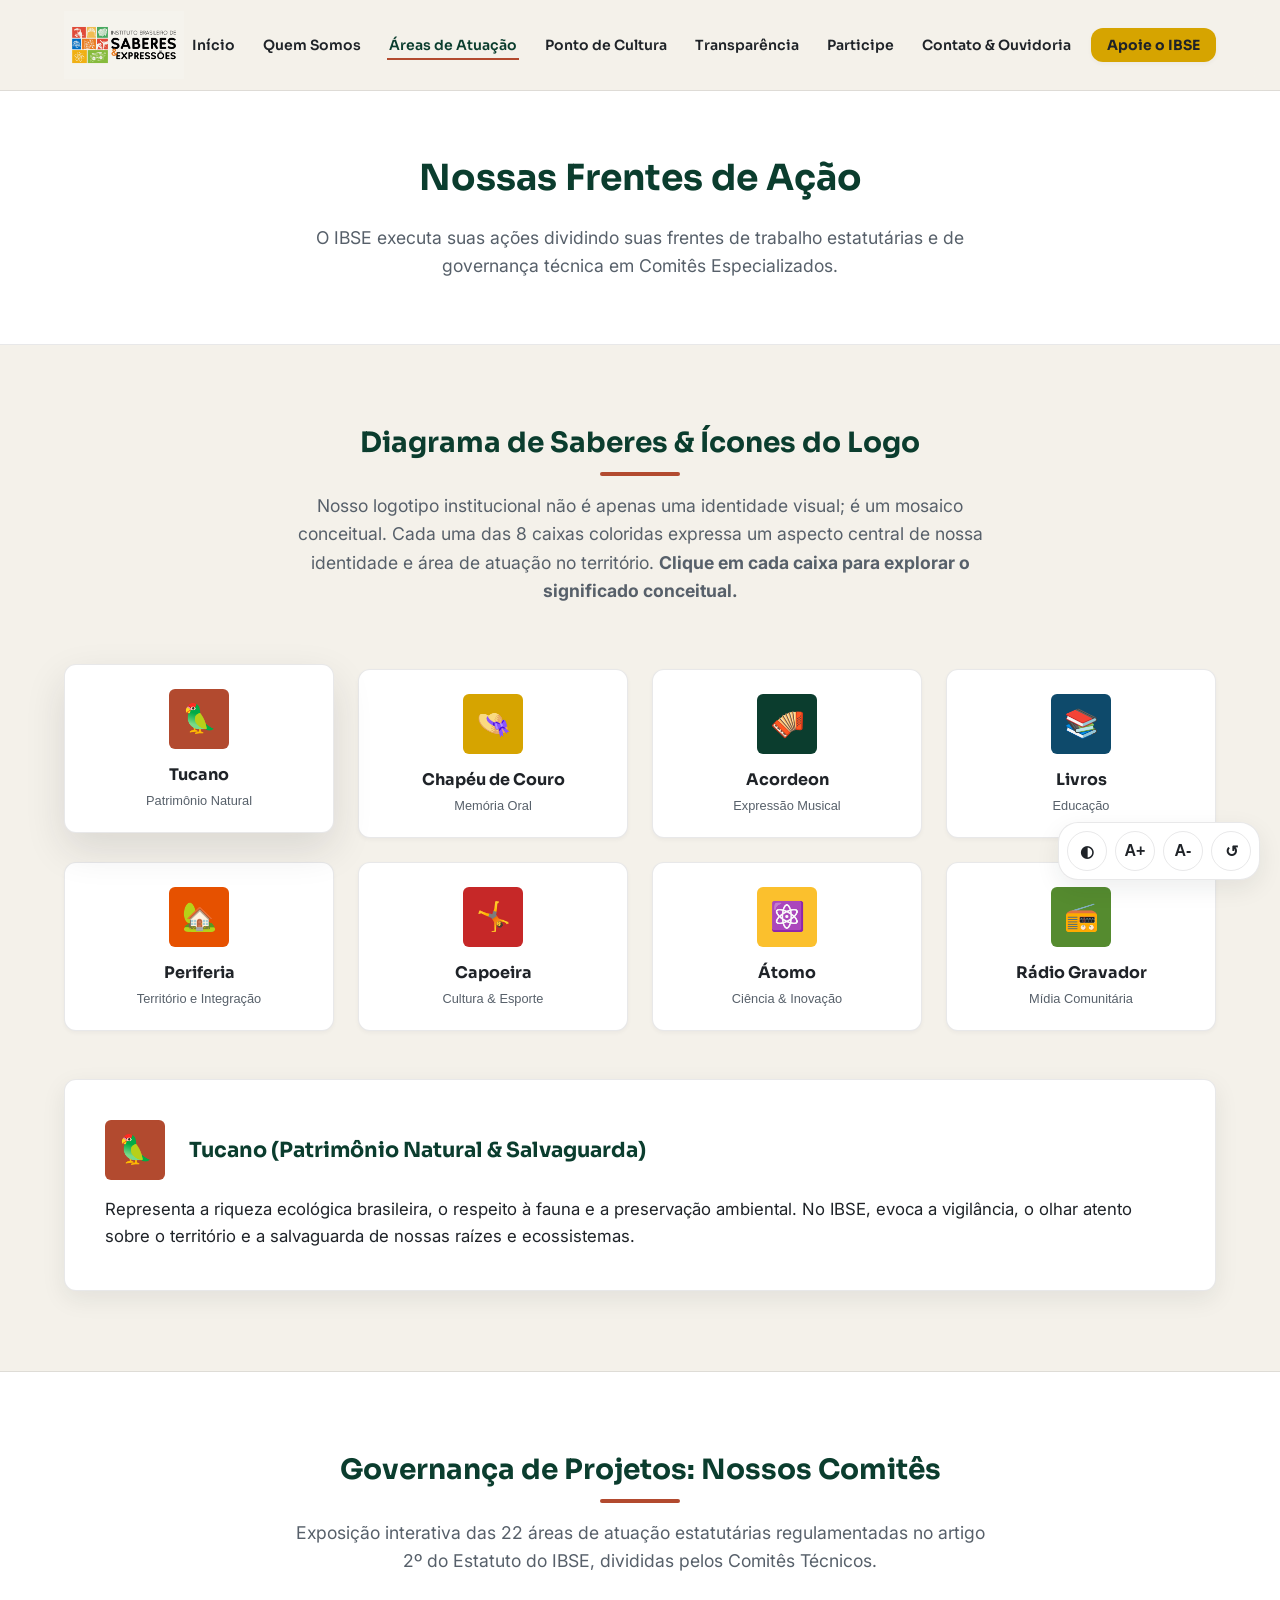
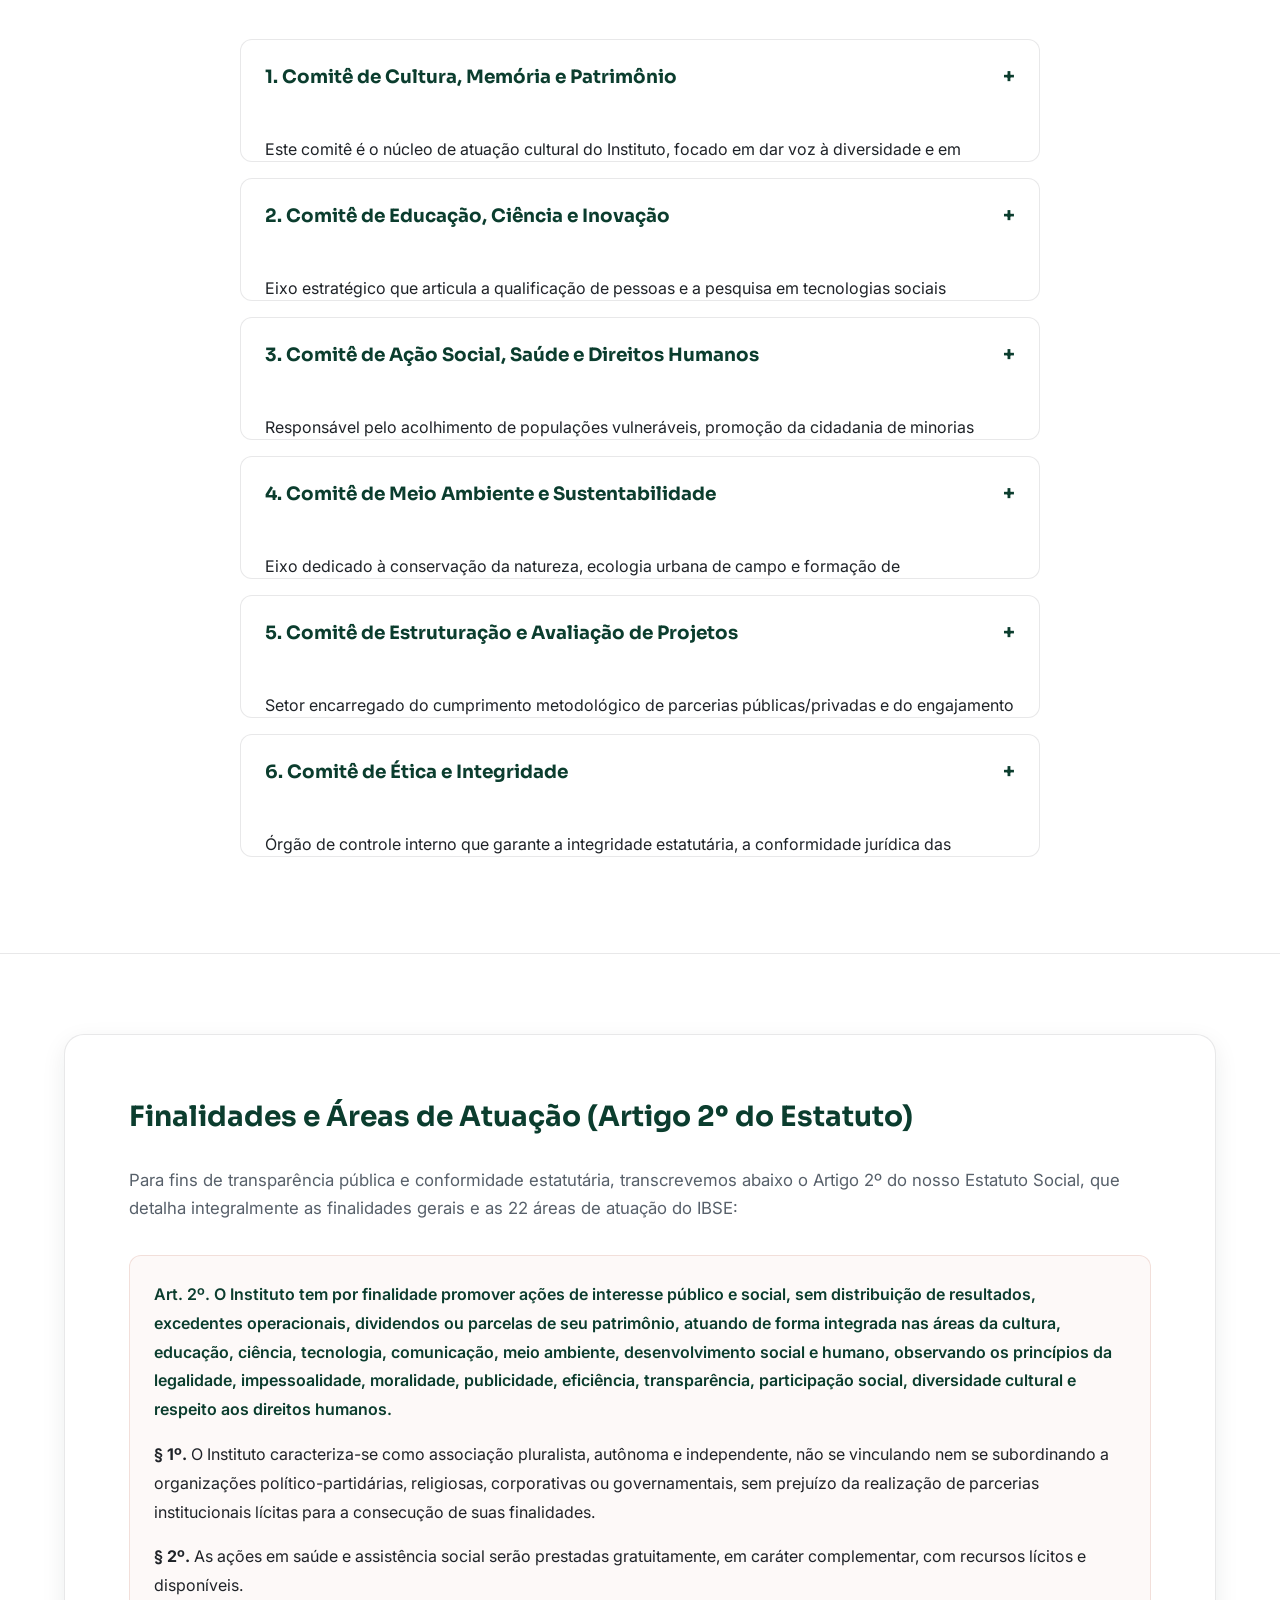
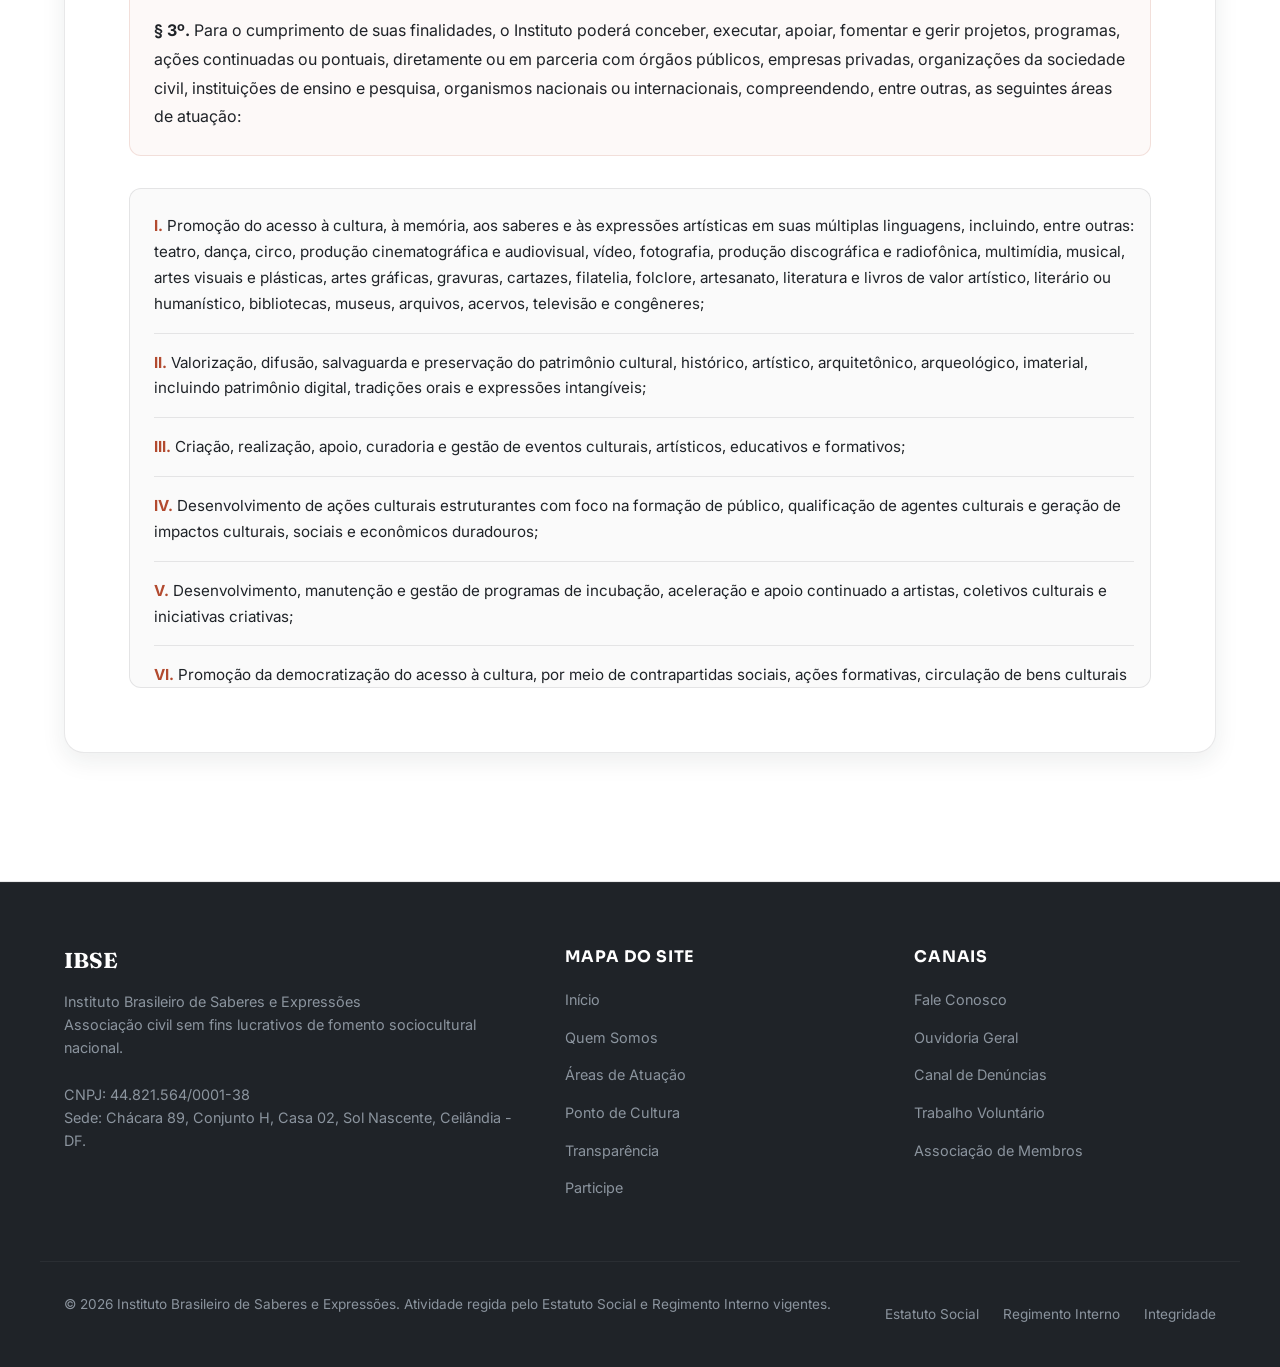
==== areas-atuacao.html @ b15cb0c1 "deploy: site IBSE completo com melhorias impeccable e nav corrigido" ====
<!DOCTYPE html>
<html lang="pt-BR">
<head>
    <meta charset="UTF-8">
    <meta name="viewport" content="width=device-width, initial-scale=1.0">
    <title>Áreas de Atuação | IBSE</title>
    
    <!-- SEO Meta Tags -->
    <meta name="description" content="Conheça as 22 áreas de atuação estatutárias do IBSE e nossa governança baseada nos 6 Comitês Técnicos. Interaja com o diagrama de saberes.">
    <meta name="keywords" content="Áreas de Atuação IBSE, Comitês Técnicos, Cultura, Educação Comunitária, Assistência Social, Inovação Social, Estatuto IBSE">
    <meta name="author" content="Instituto Brasileiro de Saberes e Expressões">
    
    <!-- Stylesheets -->
    <link rel="stylesheet" href="css/style.css">
</head>
<body>
    <!-- Link de Acessibilidade -->
    <a href="#content" class="skip-link">
        Pular para o conteúdo principal
    </a>

    <!-- Cabeçalho Principal -->
    <header class="header-wrapper">
        <div class="container header-container">
            <a href="index.html" class="logo-link" aria-label="IBSE - Página Inicial">
                <img src="img/logo_page_7.png" alt="Logotipo do Instituto Brasileiro de Saberes e Expressões" class="logo-img">
            </a>
            
            <button class="mobile-toggle" aria-label="Abrir menu de navegação" aria-expanded="false" aria-controls="primary-nav">
                <span></span>
                <span></span>
                <span></span>
            </button>
            
            <nav id="primary-nav" aria-label="Navegação Principal">
                <ul class="nav-menu">
                    <li><a href="index.html" class="nav-link">Início</a></li>
                    <li><a href="quem-somos.html" class="nav-link">Quem Somos</a></li>
                    <li><a href="areas-atuacao.html" class="nav-link active" aria-current="page">Áreas de Atuação</a></li>
                    <li><a href="ponto-cultura.html" class="nav-link">Ponto de Cultura</a></li>
                    <li><a href="transparencia.html" class="nav-link">Transparência</a></li>
                    <li><a href="participe.html" class="nav-link">Participe</a></li>
                    <li><a href="contato.html" class="nav-link">Contato & Ouvidoria</a></li>
                    <li><a href="participe.html#apoie-direto" class="nav-link nav-btn nav-btn-accent">Apoie o IBSE</a></li>
                </ul>
            </nav>
        </div>
    </header>

    <!-- Conteúdo Principal -->
    <main id="content">
        
        <!-- Cabeçalho da Página -->
        <section class="section section-bg-white page-header-section" aria-label="Nossas Frentes de Ação">
            <div class="container">
                <div class="section-header">
                    <h1>Nossas Frentes de Ação</h1>
                    <p class="section-subtitle">O IBSE executa suas ações dividindo suas frentes de trabalho estatutárias e de governança técnica em Comitês Especializados.</p>
                </div>
            </div>
        </section>

        <!-- Diagrama Interativo do Logo -->
        <section class="section" aria-label="Diagrama Interativo do Logotipo">
            <div class="container">
                <div class="section-header">
                    <h2>Diagrama de Saberes & Ícones do Logo</h2>
                    <p class="section-subtitle">
                        Nosso logotipo institucional não é apenas uma identidade visual; é um mosaico conceitual. Cada uma das 8 caixas coloridas expressa um aspecto central de nossa identidade e área de atuação no território. <strong>Clique em cada caixa para explorar o significado conceitual.</strong>
                    </p>
                </div>
                
                <!-- Grade de Caixas do Diagrama -->
                <div class="diagram-grid">
                    <button class="diagram-item active" data-key="tucano" aria-label="Ver detalhes sobre Tucano">
                        <div class="diagram-icon-container bg-tucano" aria-hidden="true">🦜</div>
                        <h3>Tucano</h3>
                        <span class="diagram-item-subtitle">Patrimônio Natural</span>
                    </button>
                    
                    <button class="diagram-item" data-key="chapeu" aria-label="Ver detalhes sobre Chapéu de Couro">
                        <div class="diagram-icon-container bg-chapeu" aria-hidden="true">👒</div>
                        <h3>Chapéu de Couro</h3>
                        <span class="diagram-item-subtitle">Memória Oral</span>
                    </button>
                    
                    <button class="diagram-item" data-key="sanfona" aria-label="Ver detalhes sobre Acordeon">
                        <div class="diagram-icon-container bg-sanfona" aria-hidden="true">🪗</div>
                        <h3>Acordeon</h3>
                        <span class="diagram-item-subtitle">Expressão Musical</span>
                    </button>
                    
                    <button class="diagram-item" data-key="livros" aria-label="Ver detalhes sobre Livros">
                        <div class="diagram-icon-container bg-livros" aria-hidden="true">📚</div>
                        <h3>Livros</h3>
                        <span class="diagram-item-subtitle">Educação</span>
                    </button>
                    
                    <button class="diagram-item" data-key="periferia" aria-label="Ver detalhes sobre Casas de Periferia">
                        <div class="diagram-icon-container bg-periferia" aria-hidden="true">🏡</div>
                        <h3>Periferia</h3>
                        <span class="diagram-item-subtitle">Território e Integração</span>
                    </button>
                    
                    <button class="diagram-item" data-key="capoeira" aria-label="Ver detalhes sobre Capoeiristas">
                        <div class="diagram-icon-container bg-capoeira" aria-hidden="true">🤸</div>
                        <h3>Capoeira</h3>
                        <span class="diagram-item-subtitle">Cultura & Esporte</span>
                    </button>
                    
                    <button class="diagram-item" data-key="atomo" aria-label="Ver detalhes sobre Átomo">
                        <div class="diagram-icon-container bg-atomo" aria-hidden="true">⚛️</div>
                        <h3>Átomo</h3>
                        <span class="diagram-item-subtitle">Ciência & Inovação</span>
                    </button>
                    
                    <button class="diagram-item" data-key="radio" aria-label="Ver detalhes sobre Rádio Gravador">
                        <div class="diagram-icon-container bg-radio" aria-hidden="true">📻</div>
                        <h3>Rádio Gravador</h3>
                        <span class="diagram-item-subtitle">Mídia Comunitária</span>
                    </button>
                </div>
                
                <!-- Bloco de Exibição de Detalhes -->
                <div class="diagram-details-box" id="diagram-details-content" aria-live="polite">
                    <div class="diagram-details-header">
                        <div class="diagram-icon-container bg-tucano diagram-details-icon" aria-hidden="true">🦜</div>
                        <h3 class="diagram-details-title">Tucano (Patrimônio Natural & Salvaguarda)</h3>
                    </div>
                    <p class="diagram-details-text">
                        Representa a riqueza ecológica brasileira, o respeito à fauna e a preservação ambiental. No IBSE, evoca a vigilância, o olhar atento sobre o território e a salvaguarda de nossas raízes e ecossistemas.
                    </p>
                </div>
            </div>
        </section>

        <!-- Áreas de Atuação e 6 Comitês (Accordion) -->
        <section class="section section-bg-white" aria-label="As 22 Áreas Estatutárias nos Comitês">
            <div class="container">
                <div class="section-header">
                    <h2>Governança de Projetos: Nossos Comitês</h2>
                    <p class="section-subtitle">Exposição interativa das 22 áreas de atuação estatutárias regulamentadas no artigo 2º do Estatuto do IBSE, divididas pelos Comitês Técnicos.</p>
                </div>
                
                <div class="accordion">
                    <!-- Comitê 1 -->
                    <div class="accordion-item" id="comite-cultura">
                        <button class="accordion-header" aria-expanded="false" aria-controls="content-cultura">
                            1. Comitê de Cultura, Memória e Patrimônio
                            <span class="accordion-icon" aria-hidden="true">+</span>
                        </button>
                        <div id="content-cultura" class="accordion-content">
                            <div class="accordion-content-inner">
                                <p>Este comitê é o núcleo de atuação cultural do Instituto, focado em dar voz à diversidade e em proteger a memória oral e digital das comunidades brasileiras.</p>
                                <ul>
                                    <li><strong>Acesso à Cultura Universal (Área I):</strong> Fomento e difusão do teatro, dança, circo, cinema/audiovisual, fotografia, multimídia, artes visuais, folclore, artesanato e literatura através de bibliotecas e arquivos comunitários.</li>
                                    <li><strong>Preservação e Salvaguarda (Área II):</strong> Proteção activa do patrimônio cultural, histórico, arquitetônico, imaterial e digital da nação, incluindo a valorização das tradições orais.</li>
                                    <li><strong>Curadoria e Gestão de Eventos (Área III):</strong> Concepção, planejamento e execução de mostras artísticas, feiras socioculturais e festivais integradores de territórios.</li>
                                    <li><strong>Qualificação de Público (Área IV):</strong> Ações culturais estruturantes voltadas para a formação de público crítico e treinamento continuado de agentes de cultura locais.</li>
                                    <li><strong>Incubação e Economia Criativa (Áreas V e IX):</strong> Apoio à aceleração de coletivos e fomento a novos modelos produtivos baseados na economia criativa, circular e solidária.</li>
                                    <li><strong>Democratização do Acesso & Acessibilidade (Áreas VI e VII):</strong> Circulação gratuita, contrapartidas sociais nos projetos e aplicação estrita de recursos de acessibilidade física e comunicacional.</li>
                                    <li><strong>Ações Afirmativas e Pesquisa (Áreas VIII e XVII):</strong> Estudo aplicado sobre patrimônio, promoção da diversidade cultural e registros comunitários em vídeo e fotografia nas periferias e territórios tradicionais.</li>
                                </ul>
                            </div>
                        </div>
                    </div>
                    
                    <!-- Comitê 2 -->
                    <div class="accordion-item" id="comite-educacao">
                        <button class="accordion-header" aria-expanded="false" aria-controls="content-educacao">
                            2. Comitê de Educação, Ciência e Inovação
                            <span class="accordion-icon" aria-hidden="true">+</span>
                        </button>
                        <div id="content-educacao" class="accordion-content">
                            <div class="accordion-content-inner">
                                <p>Eixo estratégico que articula a qualificação de pessoas e a pesquisa em tecnologias sociais apropriadas para a inclusão produtiva.</p>
                                <ul>
                                    <li><strong>Qualificação Complementar (Área X):</strong> Promoção de atividades de formação continuada e de qualificação profissional, atuando de forma integrada com as redes públicas de ensino.</li>
                                    <li><strong>Democratização da Ciência e Tecnologia (Área XI):</strong> Desenvolvimento de trilhas de inclusão digital e disseminação do conhecimento científico básico para comunidades periféricas.</li>
                                    <li><strong>Pesquisa Aplicada e Inovação Social (Área XII):</strong> Concepção de metodologias sociais que geram tecnologias sustentáveis e ecologicamente corretas adequadas para a solução de entraves locais.</li>
                                </ul>
                            </div>
                        </div>
                    </div>
                    
                    <!-- Comitê 3 -->
                    <div class="accordion-item" id="comite-social">
                        <button class="accordion-header" aria-expanded="false" aria-controls="content-social">
                            3. Comitê de Ação Social, Saúde e Direitos Humanos
                            <span class="accordion-icon" aria-hidden="true">+</span>
                        </button>
                        <div id="content-social" class="accordion-content">
                            <div class="accordion-content-inner">
                                <p>Responsável pelo acolhimento de populações vulneráveis, promoção da cidadania de minorias históricas e assistência social continuada.</p>
                                <ul>
                                    <li><strong>Assistência Social Integral (Área XVIII):</strong> Atividades e serviços voltados à proteção básica e especial, ressocialização e reinserção social e produtiva de populações desfavorecidas.</li>
                                    <li><strong>Saúde Gratuita e Segurança Alimentar (Área XIX):</strong> Projetos voltados à segurança nutricional comunitária (cozinhas comunitárias, doação de alimentos) e à saúde integral em caráter beneficente.</li>
                                    <li><strong>Esporte e Iniciação Esportiva (Área XVI):</strong> Atividades esportivas comunitárias destinadas a promover saúde física e social de crianças e adolescentes.</li>
                                    <li><strong>Combate à Pobreza e Direitos Humanos (Áreas XX e XXI):</strong> Projetos baseados na economia solidária como resgate de dignidade, defesa da cidadania, democracia, paz e proteção de direitos das minorias.</li>
                                    <li><strong>Cooperação Internacional (Área XXII):</strong> Intercâmbios e redes de parcerias com entidades globais nas áreas de cultura, educação e direitos humanos.</li>
                                </ul>
                            </div>
                        </div>
                    </div>
                    
                    <!-- Comitê 4 -->
                    <div class="accordion-item" id="comite-meioambiente">
                        <button class="accordion-header" aria-expanded="false" aria-controls="content-meioambiente">
                            4. Comitê de Meio Ambiente e Sustentabilidade
                            <span class="accordion-icon" aria-hidden="true">+</span>
                        </button>
                        <div id="content-meioambiente" class="accordion-content">
                            <div class="accordion-content-inner">
                                <p>Eixo dedicado à conservação da natureza, ecologia urbana de campo e formação de multiplicadores ambientais nos territórios periféricos.</p>
                                <ul>
                                    <li><strong>Proteção do Meio Ambiente e Educação Ambiental (Área XIII):</strong> Realização de intervenções ecológicas comunitárias (como a limpeza de bacias e cachoeiras) e conscientização sobre preservação do ecossistema local.</li>
                                </ul>
                            </div>
                        </div>
                    </div>
                    
                    <!-- Comitê 5 -->
                    <div class="accordion-item" id="comite-projetos">
                        <button class="accordion-header" aria-expanded="false" aria-controls="content-projetos">
                            5. Comitê de Estruturação e Avaliação de Projetos
                            <span class="accordion-icon" aria-hidden="true">+</span>
                        </button>
                        <div id="content-projetos" class="accordion-content">
                            <div class="accordion-content-inner">
                                <p>Setor encarregado do cumprimento metodológico de parcerias públicas/privadas e do engajamento voluntário da sociedade civil.</p>
                                <ul>
                                    <li><strong>Parcerias e Leis de Incentivo (Área XIV):</strong> Gestão operacional técnica de termos de fomento, colaboração, convênios estaduais/federais e leis nacionais de incentivo à cultura (Lei Rouanet/LICC).</li>
                                    <li><strong>Voluntariado Organizado (Área XV):</strong> Promoção de programas estruturados de engajamento social e trabalho voluntário em conformidade com as diretrizes da Lei nº 9.608/1998.</li>
                                </ul>
                            </div>
                        </div>
                    </div>
                    
                    <!-- Comitê 6 -->
                    <div class="accordion-item" id="comite-etica">
                        <button class="accordion-header" aria-expanded="false" aria-controls="content-etica">
                            6. Comitê de Ética e Integridade
                            <span class="accordion-icon" aria-hidden="true">+</span>
                        </button>
                        <div id="content-etica" class="accordion-content">
                            <div class="accordion-content-inner">
                                <p>Órgão de controle interno que garante a integridade estatutária, a conformidade jurídica das deliberações e o cumprimento da ética pública do Terceiro Setor.</p>
                                <ul>
                                    <li><strong>Controle Interno e Ouvidoria (Art. 33 e 37 do Estatuto):</strong> Gestão e apuração de manifestações do Canal de Denúncias, garantindo a confidencialidade e proteção aos informantes de boa-fé.</li>
                                    <li><strong>Blindagem Partidária (Art. 35 do Estatuto):</strong> Certificação de que o Instituto e seus recursos permaneçam 100% livres de influências político-partidárias ou interesses eleitoreiros.</li>
                                    <li><strong>Prevenção de Conflitos de Interesse:</strong> Análise de conformidade em compras e contratações, fiscalizando que parentes de dirigentes ou conselheiros não tenham transações comerciais ou financeiras com o IBSE.</li>
                                </ul>
                            </div>
                        </div>
                    </div>
                </div>
            </div>
        </section>

        <!-- Seção Texto Estatutário Completo (Artigo 2º) -->
        <section class="section section-bg-white" aria-label="Texto Estatutário Integral do Artigo 2º">
            <div class="container">
                <div class="legal-box">
                    <h2 id="texto-estatutario">Finalidades e Áreas de Atuação (Artigo 2º do Estatuto)</h2>
                    <p class="legal-box-intro">
                        Para fins de transparência pública e conformidade estatutária, transcrevemos abaixo o Artigo 2º do nosso Estatuto Social, que detalha integralmente as finalidades gerais e as 22 áreas de atuação do IBSE:
                    </p>
                    
                    <div class="legal-box-content">
                        <p class="legal-box-art">
                            Art. 2º. O Instituto tem por finalidade promover ações de interesse público e social, sem distribuição de resultados, excedentes operacionais, dividendos ou parcelas de seu patrimônio, atuando de forma integrada nas áreas da cultura, educação, ciência, tecnologia, comunicação, meio ambiente, desenvolvimento social e humano, observando os princípios da legalidade, impessoalidade, moralidade, publicidade, eficiência, transparência, participação social, diversidade cultural e respeito aos direitos humanos.
                        </p>
                        <p class="legal-box-paragraph">
                            <strong>§ 1º.</strong> O Instituto caracteriza-se como associação pluralista, autônoma e independente, não se vinculando nem se subordinando a organizações político-partidárias, religiosas, corporativas ou governamentais, sem prejuízo da realização de parcerias institucionais lícitas para a consecução de suas finalidades.
                        </p>
                        <p class="legal-box-paragraph">
                            <strong>§ 2º.</strong> As ações em saúde e assistência social serão prestadas gratuitamente, em caráter complementar, com recursos lícitos e disponíveis.
                        </p>
                        <p class="legal-box-paragraph">
                            <strong>§ 3º.</strong> Para o cumprimento de suas finalidades, o Instituto poderá conceber, executar, apoiar, fomentar e gerir projetos, programas, ações continuadas ou pontuais, diretamente ou em parceria com órgãos públicos, empresas privadas, organizações da sociedade civil, instituições de ensino e pesquisa, organismos nacionais ou internacionais, compreendendo, entre outras, as seguintes áreas de atuação:
                        </p>
                    </div>
                    
                    <div class="legal-areas-list">
                        <ol class="actuation-list">
                            <li>
                                <strong class="area-num">I.</strong> Promoção do acesso à cultura, à memória, aos saberes e às expressões artísticas em suas múltiplas linguagens, incluindo, entre outras: teatro, dança, circo, produção cinematográfica e audiovisual, vídeo, fotografia, produção discográfica e radiofônica, multimídia, musical, artes visuais e plásticas, artes gráficas, gravuras, cartazes, filatelia, folclore, artesanato, literatura e livros de valor artístico, literário ou humanístico, bibliotecas, museus, arquivos, acervos, televisão e congêneres;
                            </li>
                            <li>
                                <strong class="area-num">II.</strong> Valorização, difusão, salvaguarda e preservação do patrimônio cultural, histórico, artístico, arquitetônico, arqueológico, imaterial, incluindo patrimônio digital, tradições orais e expressões intangíveis;
                            </li>
                            <li>
                                <strong class="area-num">III.</strong> Criação, realização, apoio, curadoria e gestão de eventos culturais, artísticos, educativos e formativos;
                            </li>
                            <li>
                                <strong class="area-num">IV.</strong> Desenvolvimento de ações culturais estruturantes com foco na formação de público, qualificação de agentes culturais e geração de impactos culturais, sociais e econômicos duradouros;
                            </li>
                            <li>
                                <strong class="area-num">V.</strong> Desenvolvimento, manutenção e gestão de programas de incubação, aceleração e apoio continuado a artistas, coletivos culturais e iniciativas criativas;
                            </li>
                            <li>
                                <strong class="area-num">VI.</strong> Promoção da democratização do acesso à cultura, por meio de contrapartidas sociais, ações formativas, circulação de bens culturais e estratégias inclusivas de fruição;
                            </li>
                            <li>
                                <strong class="area-num">VII.</strong> Adoção de medidas de acessibilidade cultural e comunicacional;
                            </li>
                            <li>
                                <strong class="area-num">VIII.</strong> Promoção de ações afirmativas e iniciativas voltadas à ampliação da diversidade de participação e protagonismo cultural, incluindo diálogo intercultural e pesquisa cultural para inovação;
                            </li>
                            <li>
                                <strong class="area-num">IX.</strong> Estímulo à desconcentração de recursos culturais e ao fortalecimento das economias criativa, solidária e circular;
                            </li>
                            <li>
                                <strong class="area-num">X.</strong> Realização de atividades educativas, formativas, esportivas e de qualificação profissional, em caráter complementar às políticas públicas;
                            </li>
                            <li>
                                <strong class="area-num">XI.</strong> Estímulo à produção, systematização, difusão e democratização do conhecimento científico, tecnológico e educacional;
                            </li>
                            <li>
                                <strong class="area-num">XII.</strong> Desenvolvimento de projetos de pesquisa aplicada, inovação social e tecnologias sustentáveis;
                            </li>
                            <li>
                                <strong class="area-num">XIII.</strong> Desenvolvimento de ações voltadas à proteção do meio ambiente e à educação ambiental;
                            </li>
                            <li>
                                <strong class="area-num">XIV.</strong> Execução de projetos viabilizados por convênios, termos de fomento, termos de colaboração, acordos de cooperação, contratos administrativos, doações, patrocínios, leis de incentivo ou outras fontes lícitas;
                            </li>
                            <li>
                                <strong class="area-num">XV.</strong> Promoção do voluntariado organizado e da participação comunitária;
                            </li>
                            <li>
                                <strong class="area-num">XVI.</strong> Desenvolvimento de ações de iniciação, formation e inclusão esportiva, bem como realização e apoio a eventos esportivos comunitários, especialmente voltados a crianças, adolescentes e juventudes;
                            </li>
                            <li>
                                <strong class="area-num">XVII.</strong> Produção, registro, difusão e circulação de conteúdos e obras de comunicação e de criação artística, incluindo fotografia, audiovisual, musical, documentários, publicações e mídias diversas, com ações de exibição, mostras e atividades em comunidades, periferias, escolas e territórios tradicionais;
                            </li>
                            <li>
                                <strong class="area-num">XVIII.</strong> Promoção da assistência social, incluindo serviços de convivência e fortalecimento de vínculos, proteção básica e especial, acolhimento institucional e familiar, ressocialização e inclusão produtiva de indivíduos ou grupos em situação de risco, abandono ou vulnerabilidade;
                            </li>
                            <li>
                                <strong class="area-num">XIX.</strong> Promoção gratuita da saúde e segurança alimentar e nutricional, em caráter complementar às políticas públicas;
                            </li>
                            <li>
                                <strong class="area-num">XX.</strong> Combate à pobreza, promoção do desenvolvimento econômico e social, experimentação não lucrativa de novos modelos sócio-produtivos e inclusão produtiva por meio de atividades culturais, educativas, esportivas e de qualificação profissional;
                            </li>
                            <li>
                                <strong class="area-num">XXI.</strong> Promoção de direitos humanos, cidadania, ética, paz, democracia e valores universais, com foco em grupos vulneráveis;
                            </li>
                            <li>
                                <strong class="area-num">XXII.</strong> Promoção de cooperação internacional em cultura, educação e desenvolvimento social, incluindo intercâmbios e diálogos interculturais globais.
                            </li>
                        </ol>
                    </div>
                </div>
            </div>
        </section>

    </main>

    <!-- Rodapé -->
    <footer class="footer-wrapper">
        <div class="container footer-grid">
            <div class="footer-brand">
                <h3>IBSE</h3>
                <p class="footer-text-spacing">
                    Instituto Brasileiro de Saberes e Expressões<br>
                    Associação civil sem fins lucrativos de fomento sociocultural nacional.
                </p>
                <p class="footer-meta-text">
                    CNPJ: 44.821.564/0001-38<br>
                    Sede: Chácara 89, Conjunto H, Casa 02, Sol Nascente, Ceilândia - DF.
                </p>
            </div>
            
            <div class="footer-links">
                <h4>Mapa do Site</h4>
                <ul>
                    <li><a href="index.html">Início</a></li>
                    <li><a href="quem-somos.html">Quem Somos</a></li>
                    <li><a href="areas-atuacao.html">Áreas de Atuação</a></li>
                    <li><a href="ponto-cultura.html">Ponto de Cultura</a></li>
                    <li><a href="transparencia.html">Transparência</a></li>
                    <li><a href="participe.html">Participe</a></li>
                </ul>
            </div>
            
            <div class="footer-links">
                <h4>Canais</h4>
                <ul>
                    <li><a href="contato.html">Fale Conosco</a></li>
                    <li><a href="contato.html#ouvidoria">Ouvidoria Geral</a></li>
                    <li><a href="contato.html#denuncia">Canal de Denúncias</a></li>
                    <li><a href="participe.html#voluntario">Trabalho Voluntário</a></li>
                    <li><a href="participe.html#associado">Associação de Membros</a></li>
                </ul>
            </div>
        </div>
        
        <div class="container footer-bottom">
            <p>&copy; 2026 Instituto Brasileiro de Saberes e Expressões. Atividade regida pelo Estatuto Social e Regimento Interno vigentes.</p>
            <div class="footer-bottom-links">
                <a href="transparencia.html#estatuto">Estatuto Social</a>
                <a href="transparencia.html#regimento">Regimento Interno</a>
                <a href="contato.html#denuncia">Integridade</a>
            </div>
        </div>
    </footer>

    <!-- Painel de Acessibilidade Flutuante -->
    <section class="accessibility-bar" aria-label="Painel de Acessibilidade">
        <button id="btn-contrast" class="accessibility-btn" title="Alternar Alto Contraste" aria-label="Alternar Alto Contraste">◐</button>
        <button id="btn-text-plus" class="accessibility-btn" title="Aumentar Fonte" aria-label="Aumentar tamanho do texto">A+</button>
        <button id="btn-text-minus" class="accessibility-btn" title="Diminuir Fonte" aria-label="Diminuir tamanho do texto">A-</button>
        <button id="btn-reset" class="accessibility-btn" title="Redefinir Acessibilidade" aria-label="Redefinir para configurações padrão">↺</button>
    </section>

    <!-- Elemento para anúncios do leitor de tela -->
    <div id="accessibility-announcer" class="sr-only" aria-live="polite"></div>

    <!-- Scripts -->
    <script src="js/main.js"></script>
</body>
</html>
---- css/style.css ----
/* 
   IBSE - Instituto Brasileiro de Saberes e Expressões
   Core Stylesheet - Versão v1.0 (Design 2030)
   Desenvolvido com foco em Desempenho, Acessibilidade (WCAG AA) e Usabilidade.
*/

@import url('https://fonts.googleapis.com/css2?family=Inter:wght@300;400;500;600;700&family=Sora:wght@400;600;700;800&family=Fraunces:ital,opsz,wght@0,9..144,400;0,9..144,600;0,9..144,700;1,9..144,400&display=swap');

/* --- Design Tokens / Variables --- */
:root {
    /* Cores Primárias */
    --color-green-deep: #0B3D2E;
    --color-graphite: #1F2328;
    --color-off-white: #F4F1EA;
    --color-white: #FFFFFF;
    
    /* Cores Secundárias */
    --color-blue-petrol: #0E4A6B;
    --color-terracotta: #B24A2F;
    --color-yellow-cerrado: #D6A400;
    --color-plum: #4B2E5A;
    
    /* Cores de Acessibilidade / Feedback */
    --color-error: #D32F2F;
    --color-success: #2E7D32;
    --color-info: #0288D1;
    
    /* Variáveis do Tema Ativo (Light por padrão) */
    --bg-main: var(--color-off-white);
    --bg-card: var(--color-white);
    --text-main: var(--color-graphite);
    --text-muted: #57606A;
    --text-light: var(--color-white);
    --primary: var(--color-green-deep);
    --primary-hover: #07291F;
    --border-color: rgba(31, 35, 40, 0.1);
    --shadow-sm: 0 2px 4px rgba(31, 35, 40, 0.04);
    --shadow-md: 0 8px 24px rgba(31, 35, 40, 0.08);
    --shadow-lg: 0 16px 40px rgba(31, 35, 40, 0.12);
    
    /* Fontes */
    --font-heading: 'Sora', sans-serif;
    --font-body: 'Inter', sans-serif;
    --font-serif: 'Fraunces', serif;
    
    /* Outros */
    --radius-sm: 6px;
    --radius-md: 12px;
    --radius-lg: 20px;
    --transition: all 0.3s cubic-bezier(0.25, 0.8, 0.25, 1);
    --font-scale: 1;
}

/* --- Tema de Alto Contraste (Acessibilidade) --- */
body.high-contrast {
    --bg-main: #070a09; /* Neutro escuro matizado com verde da marca */
    --bg-card: #121816;
    --text-main: #FFFFFF;
    --text-muted: #B5C2BD;
    --text-light: #070a09;
    --primary: #FFFF00; /* Amarelo de alto contraste */
    --primary-hover: #FFFF80;
    --border-color: #FFFFFF;
    --shadow-sm: none;
    --shadow-md: none;
    --shadow-lg: none;
    --color-blue-petrol: #00FFFF;
    --color-terracotta: #FF8080;
    --color-yellow-cerrado: #FFFF00;
    --color-plum: #FF00FF;
}

body.high-contrast * {
    background-image: none !important;
}

/* --- Base & Reset --- */
*, *::before, *::after {
    box-sizing: border-box;
    margin: 0;
    padding: 0;
}

html {
    scroll-behavior: smooth;
    font-size: calc(16px * var(--font-scale));
}

body {
    font-family: var(--font-body);
    background-color: var(--bg-main);
    color: var(--text-main);
    line-height: 1.6;
    overflow-x: hidden;
    transition: background-color 0.3s ease, color 0.3s ease;
}

h1, h2, h3, h4, h5, h6 {
    font-family: var(--font-heading);
    font-weight: 700;
    line-height: 1.25;
    color: var(--primary);
    transition: color 0.3s ease;
}

h1 {
    font-size: 2.25rem;
    margin-bottom: 1.5rem;
}

h2 {
    font-size: 1.75rem;
    margin-bottom: 1.25rem;
    position: relative;
    padding-bottom: 0.5rem;
}

h2::after {
    content: '';
    position: absolute;
    bottom: 0;
    left: 0;
    width: 60px;
    height: 4px;
    background-color: var(--color-terracotta);
    border-radius: 2px;
}

h3 {
    font-size: 1.35rem;
    margin-bottom: 1rem;
}

p {
    margin-bottom: 1.25rem;
}

a {
    color: var(--primary);
    text-decoration: none;
    transition: var(--transition);
}

a:hover {
    color: var(--color-terracotta);
}

img {
    max-width: 100%;
    height: auto;
    display: block;
}

.container {
    width: 100%;
    max-width: 1200px;
    margin: 0 auto;
    padding: 0 1.5rem;
}

/* --- Accessibility Panel (Floating) --- */
.accessibility-bar {
    position: fixed;
    bottom: 20px;
    right: 20px;
    background-color: var(--bg-card);
    border: 1px solid var(--border-color);
    border-radius: var(--radius-lg);
    box-shadow: var(--shadow-md);
    padding: 0.5rem;
    display: flex;
    gap: 0.5rem;
    z-index: 1000;
    transition: var(--transition);
}

.accessibility-btn {
    background: none;
    border: 1px solid var(--border-color);
    border-radius: 50%;
    width: 40px;
    height: 40px;
    display: flex;
    align-items: center;
    justify-content: center;
    cursor: pointer;
    color: var(--text-main);
    font-size: 1rem;
    font-weight: bold;
    transition: var(--transition);
}

.accessibility-btn:hover, .accessibility-btn:focus {
    background-color: var(--primary);
    color: var(--text-light);
    border-color: var(--primary);
    outline: none;
}

/* --- Header / Navigation --- */
.header-wrapper {
    position: sticky;
    top: 0;
    background-color: rgba(244, 241, 234, 0.85); /* Fundo off-white translúcido */
    backdrop-filter: blur(12px);
    -webkit-backdrop-filter: blur(12px);
    border-bottom: 1px solid var(--border-color);
    z-index: 100;
    transition: var(--transition);
}

body.high-contrast .header-wrapper {
    background-color: #070a09;
    border-bottom: 1px solid #FFFFFF;
}

.header-container {
    display: flex;
    justify-content: space-between;
    align-items: center;
    height: 90px;
}

.logo-link {
    display: flex;
    align-items: center;
    height: 70px;
}

.logo-img {
    height: 70px;
    width: auto;
    object-fit: contain;
    mix-blend-mode: multiply; /* Faz o fundo branco do logo mesclar com o off-white */
    transition: var(--transition);
}

body.high-contrast .logo-img {
    filter: invert(1) hue-rotate(180deg); /* Inverte cores para fundo preto no alto contraste */
    mix-blend-mode: normal;
}

.nav-menu {
    display: flex;
    list-style: none;
    gap: 0.75rem;
    align-items: center;
}

.nav-link {
    font-family: var(--font-heading);
    font-weight: 600;
    font-size: 0.875rem;
    color: var(--text-main);
    padding: 0.5rem 0.5rem;
    border-radius: var(--radius-sm);
    position: relative;
    white-space: nowrap;
}

.nav-link::after {
    content: '';
    position: absolute;
    bottom: 2px;
    left: 50%;
    transform: translateX(-50%) scaleX(0);
    width: calc(100% - 12px);
    height: 2px;
    background-color: var(--color-terracotta);
    transition: transform 0.3s cubic-bezier(0.25, 0.8, 0.25, 1);
    transform-origin: center;
}

.nav-link:hover::after, .nav-link.active::after {
    transform: translateX(-50%) scaleX(1);
}

.nav-link:hover {
    color: var(--color-terracotta);
}

.nav-link.active {
    color: var(--primary);
}

.nav-btn {
    background-color: var(--primary);
    color: var(--text-light) !important;
    border-radius: var(--radius-md) !important;
    padding: 0.5rem 1rem;
    font-weight: bold;
    box-shadow: var(--shadow-sm);
}

.nav-btn::after {
    display: none;
}

.nav-btn:hover {
    background-color: var(--primary-hover);
    transform: translateY(-2px);
    box-shadow: var(--shadow-md);
}

/* Mobile Toggle */
.mobile-toggle {
    display: none;
    background: none;
    border: none;
    cursor: pointer;
    padding: 0.5rem;
    z-index: 101;
}

.mobile-toggle span {
    display: block;
    width: 25px;
    height: 3px;
    background-color: var(--text-main);
    margin: 5px 0;
    transition: var(--transition);
}

/* --- Hero Section --- */
.hero-section {
    padding: 6rem 0 5rem 0;
    position: relative;
    overflow: hidden;
}

.hero-grid {
    display: grid;
    grid-template-columns: 1fr 1fr;
    gap: 4rem;
    align-items: center;
}

.hero-content h1 {
    font-family: var(--font-serif);
    font-size: 3.5rem;
    font-weight: 700;
    color: var(--color-green-deep);
    line-height: 1.15;
    margin-bottom: 1.5rem;
}

.hero-subtitle {
    font-size: 1.15rem;
    color: var(--text-muted);
    margin-bottom: 2.5rem;
}

.hero-btns {
    display: flex;
    gap: 1rem;
}

.btn {
    display: inline-block;
    padding: 0.85rem 2rem;
    font-family: var(--font-heading);
    font-weight: 700;
    font-size: 1rem;
    border-radius: var(--radius-md);
    cursor: pointer;
    transition: var(--transition);
    border: 2px solid transparent;
    text-align: center;
}

.btn-primary {
    background-color: var(--primary);
    color: var(--text-light);
}

.btn-primary:hover {
    background-color: var(--primary-hover);
    transform: translateY(-2px);
}

.btn-secondary {
    background-color: transparent;
    border-color: var(--primary);
    color: var(--primary);
}

.btn-secondary:hover {
    background-color: rgba(11, 61, 46, 0.05);
    transform: translateY(-2px);
}

.hero-visual {
    position: relative;
    display: flex;
    justify-content: center;
    align-items: center;
}

.logo-display-card {
    background-color: var(--bg-card);
    border: 1px solid var(--border-color);
    border-radius: var(--radius-lg);
    box-shadow: var(--shadow-lg);
    padding: 2rem;
    max-width: 500px;
    width: 100%;
    transform: rotate(1deg);
    transition: var(--transition);
}

.logo-display-card:hover {
    transform: rotate(0) scale(1.02);
}

.logo-display-card img {
    width: 100%;
    height: auto;
    object-fit: contain;
    mix-blend-mode: multiply;
}

body.high-contrast .logo-display-card img {
    filter: invert(1) hue-rotate(180deg);
    mix-blend-mode: normal;
}

/* --- Section Layouts --- */
.section {
    padding: 5rem 0;
    border-bottom: 1px solid var(--border-color);
}

.section-bg-white {
    background-color: var(--color-white);
}

body.high-contrast .section-bg-white {
    background-color: #121212;
}

.section-header {
    text-align: center;
    max-width: 700px;
    margin: 0 auto 4rem auto;
}

.section-header h2 {
    display: inline-block;
    padding-bottom: 1rem;
    margin-bottom: 1rem;
}

.section-header h2::after {
    left: 50%;
    transform: translateX(-50%);
    width: 80px;
}

.section-subtitle {
    font-size: 1.1rem;
    color: var(--text-muted);
}

/* --- Cards Grid & Styles --- */
.cards-grid {
    display: grid;
    grid-template-columns: repeat(auto-fit, minmax(320px, 1fr));
    gap: 2rem;
}

.card {
    background-color: var(--bg-card);
    border: 1px solid var(--border-color);
    border-radius: var(--radius-md);
    padding: 2.5rem;
    box-shadow: var(--shadow-sm);
    transition: var(--transition);
    position: relative;
    overflow: hidden;
}

.card::before {
    content: '';
    position: absolute;
    top: 0;
    left: 0;
    width: 100%;
    height: 5px;
    background-color: var(--color-blue-petrol);
}

.card:nth-child(2)::before {
    background-color: var(--color-terracotta);
}

.card:nth-child(3)::before {
    background-color: var(--color-yellow-cerrado);
}

.card:nth-child(4)::before {
    background-color: var(--color-plum);
}

.card:hover {
    transform: translateY(-5px);
    box-shadow: var(--shadow-lg);
    border-color: rgba(31, 35, 40, 0.2);
}

.card-icon {
    font-size: 2.5rem;
    margin-bottom: 1.5rem;
}

.card h3 {
    color: var(--text-main);
    font-weight: 700;
}

/* --- Manifesto Feature --- */
.manifesto-box {
    background-color: var(--color-green-deep);
    color: var(--color-off-white);
    border-radius: var(--radius-lg);
    padding: 4rem;
    position: relative;
    overflow: hidden;
    box-shadow: var(--shadow-lg);
}

body.high-contrast .manifesto-box {
    background-color: #121212;
    border: 2px solid #FFFFFF;
}

.manifesto-box h2 {
    color: var(--color-off-white);
    font-family: var(--font-serif);
    font-size: 2.25rem;
    margin-bottom: 2rem;
}

body.high-contrast .manifesto-box h2 {
    color: #FFFF00;
}

.manifesto-box h2::after {
    background-color: var(--color-yellow-cerrado);
}

.manifesto-text {
    font-size: 1.25rem;
    line-height: 1.8;
    font-style: italic;
    font-family: var(--font-serif);
}

/* --- History Timeline & Visuals --- */
.history-block {
    display: grid;
    grid-template-columns: 1fr 1.2fr;
    gap: 4rem;
    align-items: center;
}

.history-text {
    font-size: 1.05rem;
}

.history-text p {
    margin-bottom: 1.5rem;
}

.history-visual {
    background-color: var(--color-white);
    border: 1px solid var(--border-color);
    border-radius: var(--radius-lg);
    padding: 3rem;
    box-shadow: var(--shadow-md);
}

body.high-contrast .history-visual {
    background-color: #121212;
    border: 1px solid #FFFFFF;
}

.timeline {
    position: relative;
    padding-left: 2rem;
}

.timeline::before {
    content: '';
    position: absolute;
    left: 0;
    top: 5px;
    bottom: 0;
    width: 3px;
    background-color: var(--color-green-deep);
}

body.high-contrast .timeline::before {
    background-color: #FFFF00;
}

.timeline-item {
    position: relative;
    margin-bottom: 2.5rem;
}

.timeline-item:last-child {
    margin-bottom: 0;
}

.timeline-item::before {
    content: '';
    position: absolute;
    left: calc(-2rem - 9px);
    top: 5px;
    width: 15px;
    height: 15px;
    border-radius: 50%;
    background-color: var(--color-terracotta);
    border: 3px solid var(--color-white);
    box-shadow: var(--shadow-sm);
}

body.high-contrast .timeline-item::before {
    background-color: #FFFF00;
    border-color: #000000;
}

.timeline-year {
    font-family: var(--font-heading);
    font-weight: 800;
    font-size: 1.25rem;
    color: var(--color-terracotta);
    margin-bottom: 0.25rem;
}

body.high-contrast .timeline-year {
    color: #FFFF00;
}

.timeline-title {
    font-weight: 700;
    font-size: 1.15rem;
    margin-bottom: 0.5rem;
}

/* --- Team Layout --- */
.team-grid {
    display: grid;
    grid-template-columns: repeat(auto-fit, minmax(260px, 1fr));
    gap: 2rem;
}

.team-card {
    background-color: var(--bg-card);
    border: 1px solid var(--border-color);
    border-radius: var(--radius-md);
    padding: 2rem;
    text-align: center;
    box-shadow: var(--shadow-sm);
}

.team-avatar {
    width: 90px;
    height: 90px;
    border-radius: 50%;
    background-color: var(--color-green-deep);
    color: var(--color-white);
    display: flex;
    align-items: center;
    justify-content: center;
    font-size: 2rem;
    font-family: var(--font-heading);
    font-weight: 700;
    margin: 0 auto 1.5rem auto;
}

.team-card h3 {
    margin-bottom: 0.25rem;
    font-size: 1.2rem;
}

.team-role {
    font-size: 0.9rem;
    color: var(--text-muted);
    font-weight: 600;
    text-transform: uppercase;
    letter-spacing: 0.05em;
}

/* --- Interactive Diagram (Logo 8 Boxes) --- */
.diagram-grid {
    display: grid;
    grid-template-columns: repeat(4, 1fr);
    gap: 1.5rem;
    margin-bottom: 3rem;
}

.diagram-item {
    background-color: var(--bg-card);
    border: 1px solid var(--border-color);
    border-radius: var(--radius-md);
    padding: 1.5rem;
    text-align: center;
    box-shadow: var(--shadow-sm);
    cursor: pointer;
    transition: var(--transition);
}

.diagram-item:hover, .diagram-item.active {
    transform: translateY(-5px);
    box-shadow: var(--shadow-lg);
}

.diagram-icon-container {
    width: 60px;
    height: 60px;
    border-radius: var(--radius-sm);
    display: flex;
    align-items: center;
    justify-content: center;
    margin: 0 auto 1rem auto;
    font-size: 1.75rem;
    color: var(--color-white);
    font-weight: bold;
}

/* Cores específicas para cada caixa baseada no logo */
.bg-tucano { background-color: var(--color-terracotta); }
.bg-chapeu { background-color: var(--color-yellow-cerrado); }
.bg-sanfona { background-color: var(--color-green-deep); }
.bg-livros { background-color: var(--color-blue-petrol); }
.bg-periferia { background-color: #E65100; /* Laranja cerrado */ }
.bg-capoeira { background-color: #C62828; /* Vermelho escuro */ }
.bg-atomo { background-color: #FBC02D; /* Amarelo escuro */ }
.bg-radio { background-color: #558B2F; /* Verde claro */ }

.diagram-item h3 {
    font-size: 1rem;
    margin-bottom: 0.5rem;
    color: var(--text-main);
}

.diagram-item-subtitle {
    font-size: 0.8rem;
    color: var(--text-muted);
}

.diagram-details-box {
    background-color: var(--bg-card);
    border: 1px solid var(--border-color);
    border-radius: var(--radius-md);
    padding: 2.5rem;
    box-shadow: var(--shadow-md);
    min-height: 180px;
    display: flex;
    flex-direction: column;
    justify-content: center;
}

.diagram-details-header {
    display: flex;
    align-items: center;
    gap: 1.5rem;
    margin-bottom: 1rem;
}

.diagram-details-icon {
    margin: 0 !important;
}

.diagram-details-title {
    margin: 0;
    font-size: 1.3rem;
}

.diagram-details-text {
    margin: 0;
    font-size: 1.05rem;
    line-height: 1.6;
}

/* --- Accordion (Áreas de Atuação) --- */
.accordion {
    max-width: 800px;
    margin: 0 auto;
}

.accordion-item {
    border: 1px solid var(--border-color);
    background-color: var(--bg-card);
    border-radius: var(--radius-md);
    margin-bottom: 1rem;
    overflow: hidden;
}

.accordion-header {
    width: 100%;
    background: none;
    border: none;
    padding: 1.5rem;
    display: flex;
    justify-content: space-between;
    align-items: center;
    text-align: left;
    cursor: pointer;
    font-family: var(--font-heading);
    font-weight: 700;
    font-size: 1.15rem;
    color: var(--primary);
    transition: var(--transition);
}

.accordion-header:hover, .accordion-header:focus {
    background-color: rgba(11, 61, 46, 0.03);
    outline: none;
}

.accordion-icon {
    font-size: 1.25rem;
    transition: transform 0.3s ease;
}

.accordion-item.active .accordion-icon {
    transform: rotate(45deg);
}

.accordion-content {
    display: grid;
    grid-template-rows: 0fr;
    transition: grid-template-rows 0.3s cubic-bezier(0.25, 0.8, 0.25, 1);
    overflow: hidden;
}

.accordion-item.active .accordion-content {
    grid-template-rows: 1fr;
    border-top: 1px solid var(--border-color);
}

.accordion-content-inner {
    min-height: 0;
    padding: 1.5rem;
}

.accordion-content ul {
    list-style-position: inside;
    margin-top: 1rem;
}

.accordion-content li {
    margin-bottom: 0.75rem;
}

/* --- Forms & Inputs --- */
.form-container {
    max-width: 600px;
    margin: 0 auto;
    background-color: var(--bg-card);
    border: 1px solid var(--border-color);
    border-radius: var(--radius-lg);
    padding: 3rem;
    box-shadow: var(--shadow-md);
}

.form-group {
    margin-bottom: 1.5rem;
}

.form-group label {
    display: block;
    font-family: var(--font-heading);
    font-weight: 600;
    font-size: 0.9rem;
    margin-bottom: 0.5rem;
}

.form-control {
    width: 100%;
    padding: 0.75rem 1rem;
    font-family: var(--font-body);
    font-size: 1rem;
    background-color: var(--bg-main);
    border: 1px solid var(--border-color);
    border-radius: var(--radius-sm);
    color: var(--text-main);
    transition: var(--transition);
}

.form-control:focus {
    border-color: var(--primary);
    outline: none;
    box-shadow: 0 0 0 3px rgba(11, 61, 46, 0.1);
}

textarea.form-control {
    resize: vertical;
    min-height: 120px;
}

.form-check {
    display: flex;
    align-items: flex-start;
    gap: 0.75rem;
    cursor: pointer;
}

.form-check input {
    margin-top: 0.25rem;
}

.form-feedback {
    display: none;
    padding: 1rem;
    border-radius: var(--radius-sm);
    margin-bottom: 1.5rem;
    font-weight: 600;
}

.form-feedback.success {
    display: block;
    background-color: rgba(46, 125, 50, 0.1);
    color: var(--color-success);
    border: 1px solid var(--color-success);
}

.form-feedback.error {
    display: block;
    background-color: rgba(211, 47, 47, 0.1);
    color: var(--color-error);
    border: 1px solid var(--color-error);
}

/* --- Document Library & Tables --- */
.document-list {
    display: grid;
    grid-template-columns: repeat(auto-fit, minmax(280px, 1fr));
    gap: 1.5rem;
    margin-bottom: 3rem;
}

.document-card {
    background-color: var(--bg-card);
    border: 1px solid var(--border-color);
    border-radius: var(--radius-md);
    padding: 1.5rem;
    display: flex;
    align-items: center;
    gap: 1.25rem;
    box-shadow: var(--shadow-sm);
    transition: var(--transition);
}

.document-card:hover {
    transform: translateY(-3px);
    box-shadow: var(--shadow-md);
}

.doc-icon {
    font-size: 2.25rem;
    color: var(--color-terracotta);
}

.doc-info h3, .doc-info h4 {
    font-size: 1.15rem;
    margin-bottom: 0.25rem;
    color: var(--text-main);
}

.doc-meta {
    font-size: 0.85rem;
    color: var(--text-muted);
}

/* Responsive Table */
.table-responsive {
    width: 100%;
    overflow-x: auto;
    border: 1px solid var(--border-color);
    border-radius: var(--radius-md);
    background-color: var(--bg-card);
    margin-bottom: 2rem;
}

table {
    width: 100%;
    border-collapse: collapse;
    text-align: left;
    font-size: 0.95rem;
}

th {
    background-color: rgba(11, 61, 46, 0.04);
    color: var(--primary);
    font-family: var(--font-heading);
    font-weight: 700;
    padding: 1rem 1.5rem;
    border-bottom: 2px solid var(--border-color);
}

td {
    padding: 1rem 1.5rem;
    border-bottom: 1px solid var(--border-color);
}

tr:last-child td {
    border-bottom: none;
}

body.high-contrast th {
    background-color: #222;
    border-bottom: 2px solid #FFF;
}

/* --- Contact & Footer --- */
.contact-grid {
    display: grid;
    grid-template-columns: 1fr 1.2fr;
    gap: 4rem;
}

.contact-info h3 {
    margin-bottom: 1.5rem;
}

.contact-list {
    list-style: none;
    margin-bottom: 2.5rem;
}

.contact-item {
    display: flex;
    align-items: flex-start;
    gap: 1rem;
    margin-bottom: 1.5rem;
}

.contact-icon {
    font-size: 1.25rem;
    color: var(--color-terracotta);
    margin-top: 0.15rem;
}

.footer-wrapper {
    background-color: var(--color-graphite);
    color: #8B949E;
    padding: 4rem 0 2rem 0;
    border-top: 1px solid rgba(255, 255, 255, 0.05);
}

body.high-contrast .footer-wrapper {
    background-color: #070a09;
    border-top: 2px solid #FFFFFF;
}

.footer-grid {
    display: grid;
    grid-template-columns: 1.5fr 1fr 1fr;
    gap: 3rem;
    margin-bottom: 3rem;
}

.footer-brand h3 {
    color: var(--color-white);
    font-family: var(--font-serif);
    margin-bottom: 1rem;
}

body.high-contrast .footer-brand h3 {
    color: #FFFF00;
}

.footer-brand p {
    font-size: 0.9rem;
    line-height: 1.6;
}

.footer-links h4 {
    color: var(--color-white);
    font-size: 1rem;
    margin-bottom: 1.25rem;
    text-transform: uppercase;
    letter-spacing: 0.05em;
}

body.high-contrast .footer-links h4 {
    color: #FFFF00;
}

.footer-links ul {
    list-style: none;
}

.footer-links li {
    margin-bottom: 0.75rem;
}

.footer-links a {
    color: #8B949E;
    font-size: 0.9rem;
}

.footer-links a:hover {
    color: var(--color-white);
}

.footer-bottom {
    border-top: 1px solid rgba(255, 255, 255, 0.05);
    padding-top: 2rem;
    display: flex;
    justify-content: space-between;
    align-items: center;
    flex-wrap: wrap;
    gap: 1rem;
    font-size: 0.85rem;
}

.footer-bottom p {
    color: #8B949E;
}

.footer-bottom-links {
    display: flex;
    gap: 1.5rem;
}

.footer-bottom-links a {
    color: #8B949E;
    transition: var(--transition);
}

.footer-bottom-links a:hover {
    color: var(--color-white);
}

/* --- Responsive Media Queries --- */
@media (max-width: 992px) {
    .hero-grid {
        grid-template-columns: 1fr;
        gap: 3rem;
        text-align: center;
    }
    
    .hero-content h1 {
        font-size: 3rem;
    }
    
    .hero-btns {
        justify-content: center;
    }
    
    .history-block {
        grid-template-columns: 1fr;
        gap: 3rem;
    }
    
    .contact-grid {
        grid-template-columns: 1fr;
        gap: 3rem;
    }
    
    .diagram-grid {
        grid-template-columns: repeat(2, 1fr);
    }
}

@media (max-width: 768px) {
    .header-container {
        height: 75px;
    }
    
    .logo-img {
        height: 50px;
    }
    
    .mobile-toggle {
        display: block;
    }
    
    .nav-menu {
        position: fixed;
        top: 75px;
        left: -100%;
        width: 100%;
        height: calc(100vh - 75px);
        background-color: var(--bg-main);
        flex-direction: column;
        align-items: center;
        justify-content: flex-start;
        padding-top: 3rem;
        gap: 2rem;
        transition: var(--transition);
        border-top: 1px solid var(--border-color);
        box-shadow: var(--shadow-lg);
    }
    
    .nav-menu.open {
        left: 0;
    }
    
    .hero-content h1 {
        font-size: 2.5rem;
    }
    
    .manifesto-box {
        padding: 2.5rem;
    }
    
    .footer-grid {
        grid-template-columns: 1fr;
        gap: 2rem;
    }
    
    .footer-bottom {
        flex-direction: column;
        text-align: center;
    }
}

@media (max-width: 480px) {
    .diagram-grid {
        grid-template-columns: 1fr;
    }
    
    .hero-btns {
        flex-direction: column;
        width: 100%;
    }
    
    .btn {
        width: 100%;
    }
    
    .form-container {
        padding: 1.5rem;
    }
}

/* --- Card Overlays --- */
.card-overlay-title {
    font-family: var(--font-heading);
    font-weight: 700;
    font-size: 1.25rem;
    color: var(--color-white) !important;
    margin-bottom: 0.25rem;
}

.card-overlay-text {
    font-family: var(--font-body);
    font-size: 0.85rem;
    margin: 0;
    color: #CCCCCC;
}

.font-serif-accent {
    font-family: var(--font-serif);
}

/* --- Page Header Section --- */
.page-header-section {
    padding: 4rem 0 2rem 0;
}

.page-header-section .section-header {
    margin-bottom: 2rem;
}

/* --- Form Group Half --- */
.form-group-half {
    display: grid;
    grid-template-columns: 1fr 1fr;
    gap: 1rem;
}

@media (max-width: 480px) {
    .form-group-half {
        grid-template-columns: 1fr;
    }
}

/* --- Navigation Button Accent --- */
.nav-btn-accent {
    background-color: var(--color-yellow-cerrado) !important;
    color: var(--color-graphite) !important;
}

.nav-btn-accent:hover {
    background-color: #c29500 !important;
    transform: translateY(-2px);
    box-shadow: var(--shadow-md);
}

/* --- Participe Cards Grid Accent --- */
.margin-bottom-lg {
    margin-bottom: 4rem;
}

.participe-card {
    padding: 2rem !important;
}

.participe-card-accent {
    background-color: var(--color-green-deep) !important;
    border-color: var(--color-yellow-cerrado) !important;
    color: var(--color-white) !important;
}

.participe-card-accent h3 {
    color: var(--color-yellow-cerrado) !important;
}

.participe-card-accent p {
    color: var(--color-off-white) !important;
}

body.high-contrast .participe-card-accent {
    background-color: #121816 !important;
    border: 2px solid #FFFF00 !important;
}

body.high-contrast .participe-card-accent h3 {
    color: #FFFF00 !important;
}

.card-btn {
    margin-top: 1rem;
    width: 100%;
}

.btn-accent {
    background-color: var(--color-yellow-cerrado) !important;
    color: var(--color-graphite) !important;
    border: none !important;
}

.btn-accent:hover {
    background-color: #c29500 !important;
    transform: translateY(-2px);
}

/* --- Donation Details Box --- */
.manifesto-box h2.donation-title {
    color: var(--color-yellow-cerrado);
    font-size: clamp(1.5rem, 5vw, 2rem);
    margin-bottom: 1.5rem;
}

.donation-intro {
    font-size: 1.1rem;
    line-height: 1.7;
    margin-bottom: 2rem;
}

.donation-email-box {
    background-color: rgba(255, 255, 255, 0.1);
    border-radius: var(--radius-md);
    padding: 1.5rem;
    text-align: center;
    margin-bottom: 2rem;
}

.donation-email-text {
    font-family: var(--font-heading);
    font-size: clamp(1.1rem, 4.5vw, 1.5rem);
    font-weight: bold;
    color: var(--color-yellow-cerrado);
    word-break: break-all;
    display: inline-block;
}

.donation-note {
    font-size: 0.95rem;
    line-height: 1.6;
    margin: 0;
    color: rgba(244, 241, 234, 0.8);
}

/* --- Actuation Areas List --- */
.actuation-list {
    list-style: none;
    padding: 0;
}

.actuation-list li {
    margin-bottom: 1rem;
    padding-bottom: 1rem;
    border-bottom: 1px solid var(--border-color);
}

.actuation-list li:last-child {
    border-bottom: none;
    margin-bottom: 0;
    padding-bottom: 0;
}

.actuation-list li strong.area-num {
    color: var(--color-terracotta);
}

/* --- Footer Brand text helpers --- */
.footer-text-spacing {
    margin-bottom: 1.5rem;
}

.footer-meta-text {
    font-size: 0.8rem;
    line-height: 1.5;
}

/* --- General Utility Classes --- */
.pt-0 {
    padding-top: 0 !important;
}

.w-100 {
    width: 100% !important;
}

/* --- Screen Reader Only --- */
.sr-only {
    position: absolute !important;
    width: 1px !important;
    height: 1px !important;
    padding: 0 !important;
    margin: -1px !important;
    overflow: hidden !important;
    clip: rect(0, 0, 0, 0) !important;
    white-space: nowrap !important;
    border: 0 !important;
}

/* --- History Visual Banner (Index Page) --- */
.history-visual-banner {
    padding: 0;
    overflow: hidden;
    border-radius: var(--radius-lg);
    height: 350px;
    background-image: linear-gradient(rgba(11, 61, 46, 0.85), rgba(11, 61, 46, 0.85)), url('../img/cultura_quilombo.png');
    background-size: cover;
    background-position: center;
}

body.high-contrast .history-visual-banner {
    background-image: linear-gradient(rgba(7, 10, 9, 0.95), rgba(7, 10, 9, 0.95)), url('../img/cultura_quilombo.png');
    border: 2px solid #FFFFFF;
}

.history-visual-banner-inner {
    height: 100%;
    display: flex;
    flex-direction: column;
    align-items: center;
    justify-content: center;
    color: var(--color-off-white);
    text-align: center;
    padding: 2rem;
}

body.high-contrast .history-visual-banner-inner {
    color: #FFFFFF;
}

.history-visual-banner-icon {
    font-size: 4rem;
    margin-bottom: 1rem;
}

body.high-contrast .history-visual-banner-icon {
    color: #FFFF00;
}

.history-visual-banner-title {
    color: var(--color-off-white) !important;
    font-size: 1.5rem;
    margin-bottom: 0.5rem;
}

body.high-contrast .history-visual-banner-title {
    color: #FFFFFF !important;
}

.history-visual-banner-subtitle {
    font-size: 1.25rem;
    font-weight: bold;
    color: var(--color-yellow-cerrado);
    margin: 0;
}

body.high-contrast .history-visual-banner-subtitle {
    color: #FFFF00;
}

/* --- Accessibility Skip Button --- */
.skip-link {
    position: absolute;
    top: -100px;
    left: 10px;
    width: auto;
    height: auto;
    border-radius: var(--radius-sm);
    padding: 0.5rem 1.2rem;
    z-index: 1000;
    text-align: center;
    background-color: var(--primary);
    color: var(--text-light) !important;
    font-family: var(--font-heading);
    font-weight: 600;
    font-size: 0.95rem;
    box-shadow: var(--shadow-md);
    transition: top 0.3s ease;
}

.skip-link:focus {
    top: 10px;
    outline: 2px solid var(--color-yellow-cerrado);
    outline-offset: 2px;
}

/* --- General Utility Classes --- */
.pt-0 {
    padding-top: 0 !important;
}

.lead-text {
    font-size: 1.1rem;
    line-height: 1.7;
    margin-bottom: 1.5rem;
}

.text-center {
    text-align: center !important;
}

.w-100 {
    width: 100% !important;
}

.mb-0 { margin-bottom: 0 !important; }
.mb-1rem { margin-bottom: 1rem !important; }
.mb-1-5rem { margin-bottom: 1.5rem !important; }
.mb-2rem { margin-bottom: 2rem !important; }
.mb-3rem { margin-bottom: 3rem !important; }
.mb-4rem { margin-bottom: 4rem !important; }
.mt-1rem { margin-top: 1rem !important; }
.mt-3rem { margin-top: 3rem !important; }
.mt-4rem { margin-top: 4rem !important; }

.flex-center-wrap {
    display: flex;
    justify-content: center;
    gap: 2rem;
    flex-wrap: wrap;
}

.flex-wrap-gap-2 {
    display: flex;
    gap: 2rem;
    flex-wrap: wrap;
}

/* --- Color Utility Classes --- */
.color-terracotta { color: var(--color-terracotta) !important; }
.color-green-deep { color: var(--color-green-deep) !important; }
.color-blue-petrol { color: var(--color-blue-petrol) !important; }
.color-plum { color: var(--color-plum) !important; }
.color-yellow-cerrado { color: var(--color-yellow-cerrado) !important; }

/* --- Screen Reader Only --- */
.sr-only {
    position: absolute !important;
    width: 1px !important;
    height: 1px !important;
    padding: 0 !important;
    margin: -1px !important;
    overflow: hidden !important;
    clip: rect(0, 0, 0, 0) !important;
    white-space: nowrap !important;
    border: 0 !important;
}

/* --- Extra Component Styles --- */
.doc-info a {
    font-weight: 600;
}

.history-text p {
    margin-bottom: 1.5rem;
    line-height: 1.7;
}

.history-visual h3 {
    margin-bottom: 1.25rem;
}

.history-visual ul li {
    margin-bottom: 1.25rem;
}

.history-visual ul li:last-child {
    margin-bottom: 0;
}

.history-visual ul li p {
    font-size: 0.9rem;
    color: var(--text-muted);
    margin-top: 0.25rem;
    margin-bottom: 0;
}

.table-empty-state {
    text-align: center !important;
    padding: 3rem 0 !important;
    color: var(--text-muted);
    font-style: italic;
}

.form-container-full {
    margin: 0 !important;
    max-width: 100% !important;
}

.form-container-lg {
    max-width: 700px;
}

.section-intro {
    max-width: 800px;
    margin: 0 auto 3rem auto;
    line-height: 1.7;
}

.form-check-center {
    align-items: center !important;
    gap: 0.5rem !important;
    font-weight: 500;
}

.whistleblower-box {
    display: block;
    border: 1px solid rgba(14, 74, 107, 0.15);
    background-color: rgba(14, 74, 107, 0.02);
    border-radius: var(--radius-sm);
    padding: 1.25rem;
    margin-bottom: 1.5rem;
}

.consent-checkbox {
    margin-top: 0.3rem;
}

.btn-terracotta {
    background-color: var(--color-terracotta) !important;
    border-color: var(--color-terracotta) !important;
    color: var(--color-white) !important;
}

.btn-terracotta:hover {
    background-color: #923a23 !important;
    border-color: #923a23 !important;
}

/* --- List Styles --- */
.list-unstyled {
    list-style: none;
    padding-left: 0;
}

.list-unstyled li {
    margin-bottom: 0.5rem;
}

.collectives-list {
    list-style-position: inside;
    margin: 1.5rem 0;
    font-weight: 500;
}

.collectives-list li {
    margin-bottom: 0.5rem;
}

/* --- Gallery Components --- */
.gallery-card {
    padding: 0 !important;
    overflow: hidden;
    height: 350px;
    border-radius: var(--radius-md);
    position: relative;
}

.gallery-card img {
    width: 100%;
    height: 100%;
    object-fit: cover;
}

.gallery-card-overlay {
    position: absolute;
    bottom: 0;
    left: 0;
    width: 100%;
    background: linear-gradient(transparent, rgba(0,0,0,0.8));
    padding: 1.5rem;
    color: #FFFFFF;
}

body.high-contrast .gallery-card-overlay {
    background: rgba(7, 10, 9, 0.95);
    border-top: 1px solid #FFFFFF;
}

/* --- Standalone Team Card --- */
.team-card-standalone {
    max-width: 320px;
    width: 100%;
    margin: 0 auto;
}

.text-muted {
    color: var(--text-muted) !important;
}

.font-sm {
    font-size: 0.95rem !important;
}

/* --- Legal Actuation Areas List --- */
.legal-areas-list {
    max-height: 500px;
    overflow-y: auto;
    padding: 1.5rem !important;
    padding-right: 1rem !important;
    border: 1px solid var(--border-color);
    border-radius: var(--radius-md);
    background-color: rgba(31, 35, 40, 0.02);
    font-size: 0.95rem;
    line-height: 1.7;
}

/* --- Territory & Awards Banners (Ponto de Cultura) --- */
.territory-banner {
    background-image: linear-gradient(rgba(11, 61, 46, 0.9), rgba(11, 61, 46, 0.9)), url('../img/cultura_quilombo.png');
    background-size: cover;
    background-position: center;
    color: var(--color-off-white);
    display: flex;
    flex-direction: column;
    justify-content: center;
    text-align: center;
    border-radius: var(--radius-lg);
    padding: 3rem;
}

body.high-contrast .territory-banner {
    background-image: linear-gradient(rgba(7, 10, 9, 0.95), rgba(7, 10, 9, 0.95)), url('../img/cultura_quilombo.png');
    border: 2px solid #FFFFFF;
}

.territory-banner-icon {
    font-size: 5rem;
    margin-bottom: 1rem;
}

body.high-contrast .territory-banner-icon {
    color: #FFFF00;
}

.territory-banner-title {
    color: var(--color-off-white) !important;
    margin-bottom: 1rem;
}

body.high-contrast .territory-banner-title {
    color: #FFFFFF !important;
}

.territory-banner-text {
    font-size: 1.05rem;
    line-height: 1.6;
    color: rgba(244, 241, 234, 0.9);
}

body.high-contrast .territory-banner-text {
    color: #FFFFFF;
}

.territory-banner-badge {
    margin-top: 1.5rem;
    font-weight: bold;
    color: var(--color-yellow-cerrado);
}

body.high-contrast .territory-banner-badge {
    color: #FFFF00;
}

.awards-banner {
    border: 1px solid rgba(178, 74, 47, 0.15);
    box-shadow: var(--shadow-md);
    border-radius: var(--radius-lg);
    padding: 2.5rem;
    background-image: linear-gradient(rgba(255, 255, 255, 0.95), rgba(255, 255, 255, 0.95)), url('../img/arte_urbana.png');
    background-size: cover;
    background-position: center;
}

body.high-contrast .awards-banner {
    border: 2px solid #FFFFFF;
    background-image: linear-gradient(rgba(18, 24, 22, 0.95), rgba(18, 24, 22, 0.95)), url('../img/arte_urbana.png');
}

.awards-banner h3 {
    color: var(--color-terracotta);
    margin-bottom: 1.5rem;
}

body.high-contrast .awards-banner h3 {
    color: #FFFF00;
}

.awards-list {
    list-style: none;
    padding-left: 0;
}

.awards-list li {
    margin-bottom: 1.5rem;
}

.awards-list li:last-child {
    margin-bottom: 0;
}

.awards-list p {
    font-size: 0.9rem;
    color: var(--text-muted);
    margin-top: 0.25rem;
}

body.high-contrast .awards-list p {
    color: #B5C2BD;
}

/* --- Contact & Integrity Heading Overrides --- */
.contact-info h2 {
    font-size: 1.35rem;
    margin-bottom: 1rem;
    padding-bottom: 0;
}

.contact-info h2::after {
    display: none;
}

.whistleblower-box h3, .form-container h3 {
    font-size: 1.1rem;
    margin-bottom: 1rem;
}

/* --- Legal / Statute Box --- */
.legal-box {
    background-color: var(--bg-card);
    color: var(--text-main);
    border: 1px solid var(--border-color);
    border-radius: var(--radius-lg);
    padding: 4rem;
    box-shadow: var(--shadow-md);
    margin-bottom: 3rem;
}

.legal-box h2 {
    color: var(--primary);
    font-size: 1.75rem;
    margin-bottom: 1.5rem;
    position: relative;
    padding-bottom: 0.5rem;
}

.legal-box h2::after {
    display: none;
}

.legal-box-intro {
    font-size: 1.05rem;
    line-height: 1.7;
    margin-bottom: 2rem;
    color: var(--text-muted);
}

.legal-box-content {
    border: 1px solid rgba(178, 74, 47, 0.15);
    background-color: rgba(178, 74, 47, 0.03);
    border-radius: var(--radius-md);
    padding: 1.5rem;
    margin-bottom: 2rem;
    font-family: var(--font-body);
    font-size: 1rem;
    line-height: 1.8;
}

.legal-box-art {
    margin-bottom: 1rem;
    font-weight: 600;
    color: var(--primary);
}

.legal-box-paragraph {
    margin-bottom: 1rem;
}

.legal-box-paragraph:last-child {
    margin-bottom: 0;
}

body.high-contrast .legal-box {
    background-color: #121816;
    border: 2px solid #FFFFFF;
}

body.high-contrast .legal-box h2 {
    color: #FFFF00;
}

body.high-contrast .legal-box-content {
    border-color: #FFFFFF;
    background-color: transparent;
}

body.high-contrast .legal-box-art {
    color: #FFFF00;
}
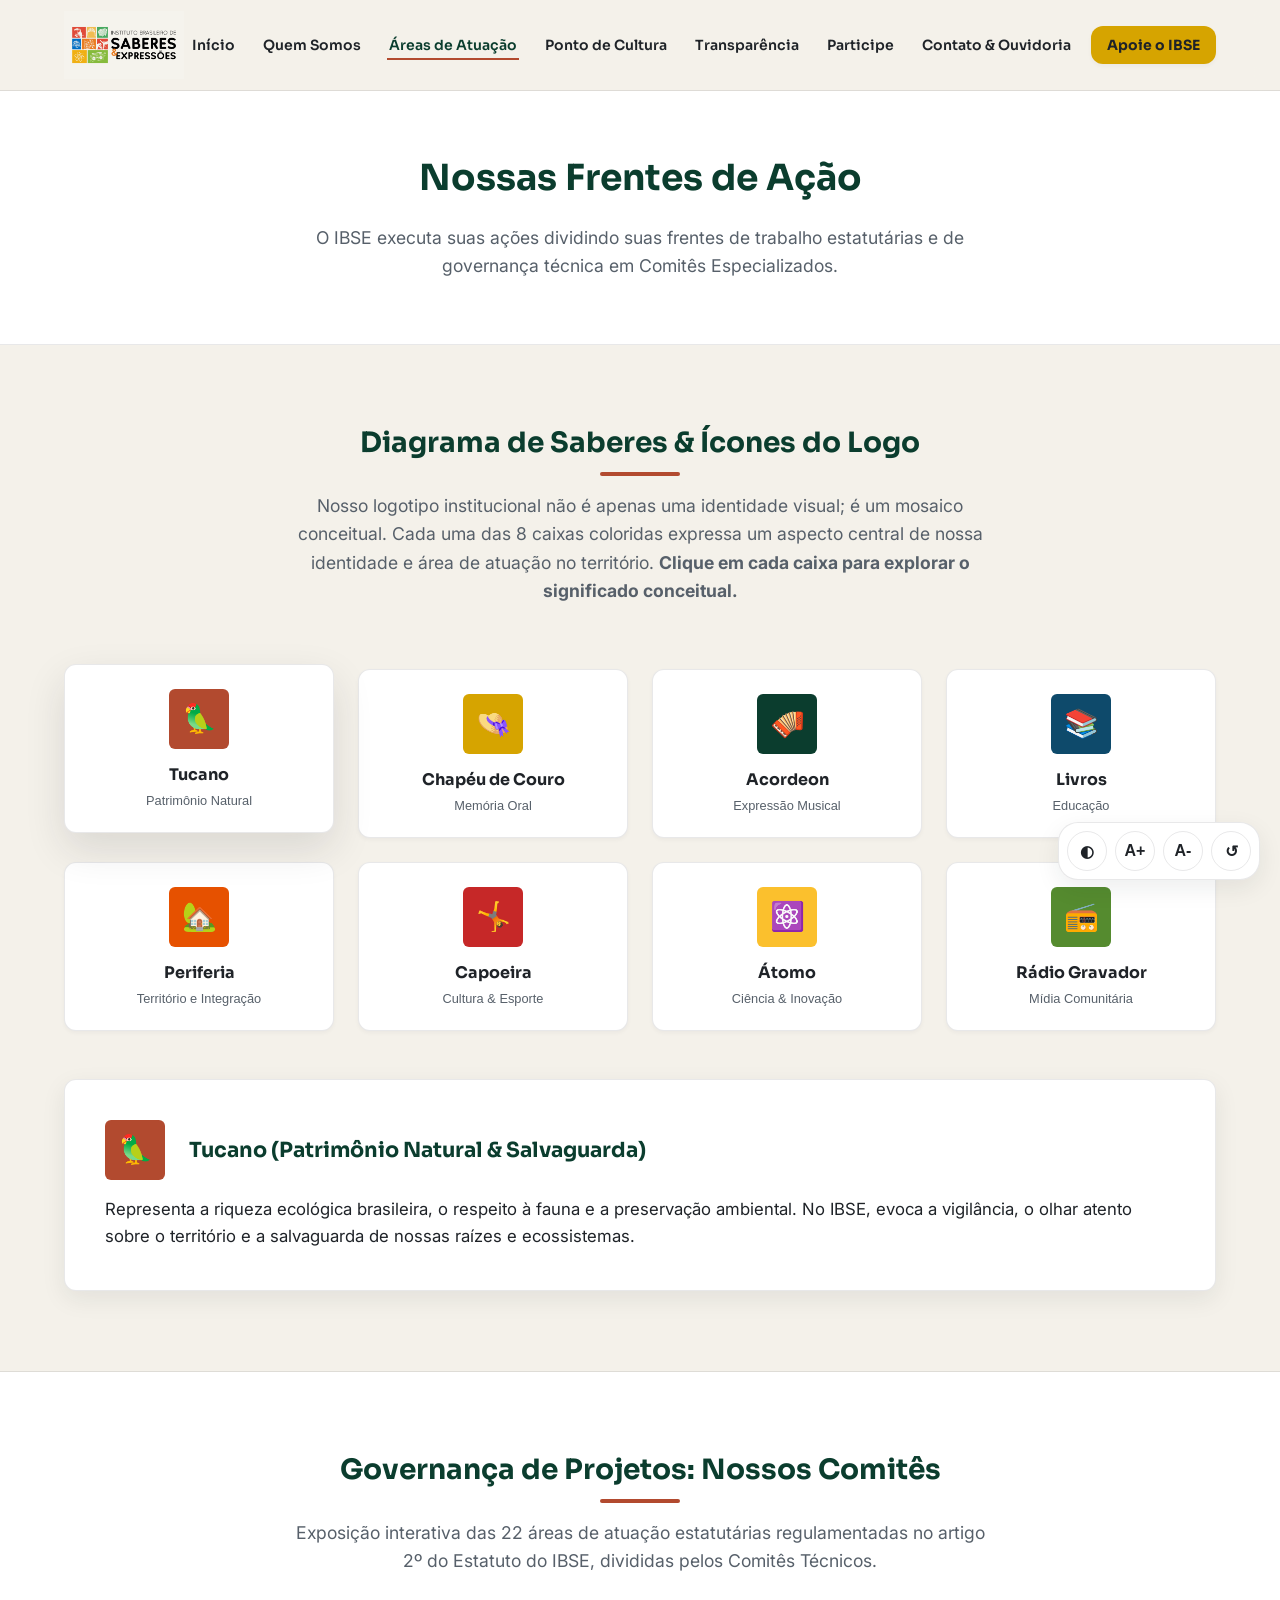
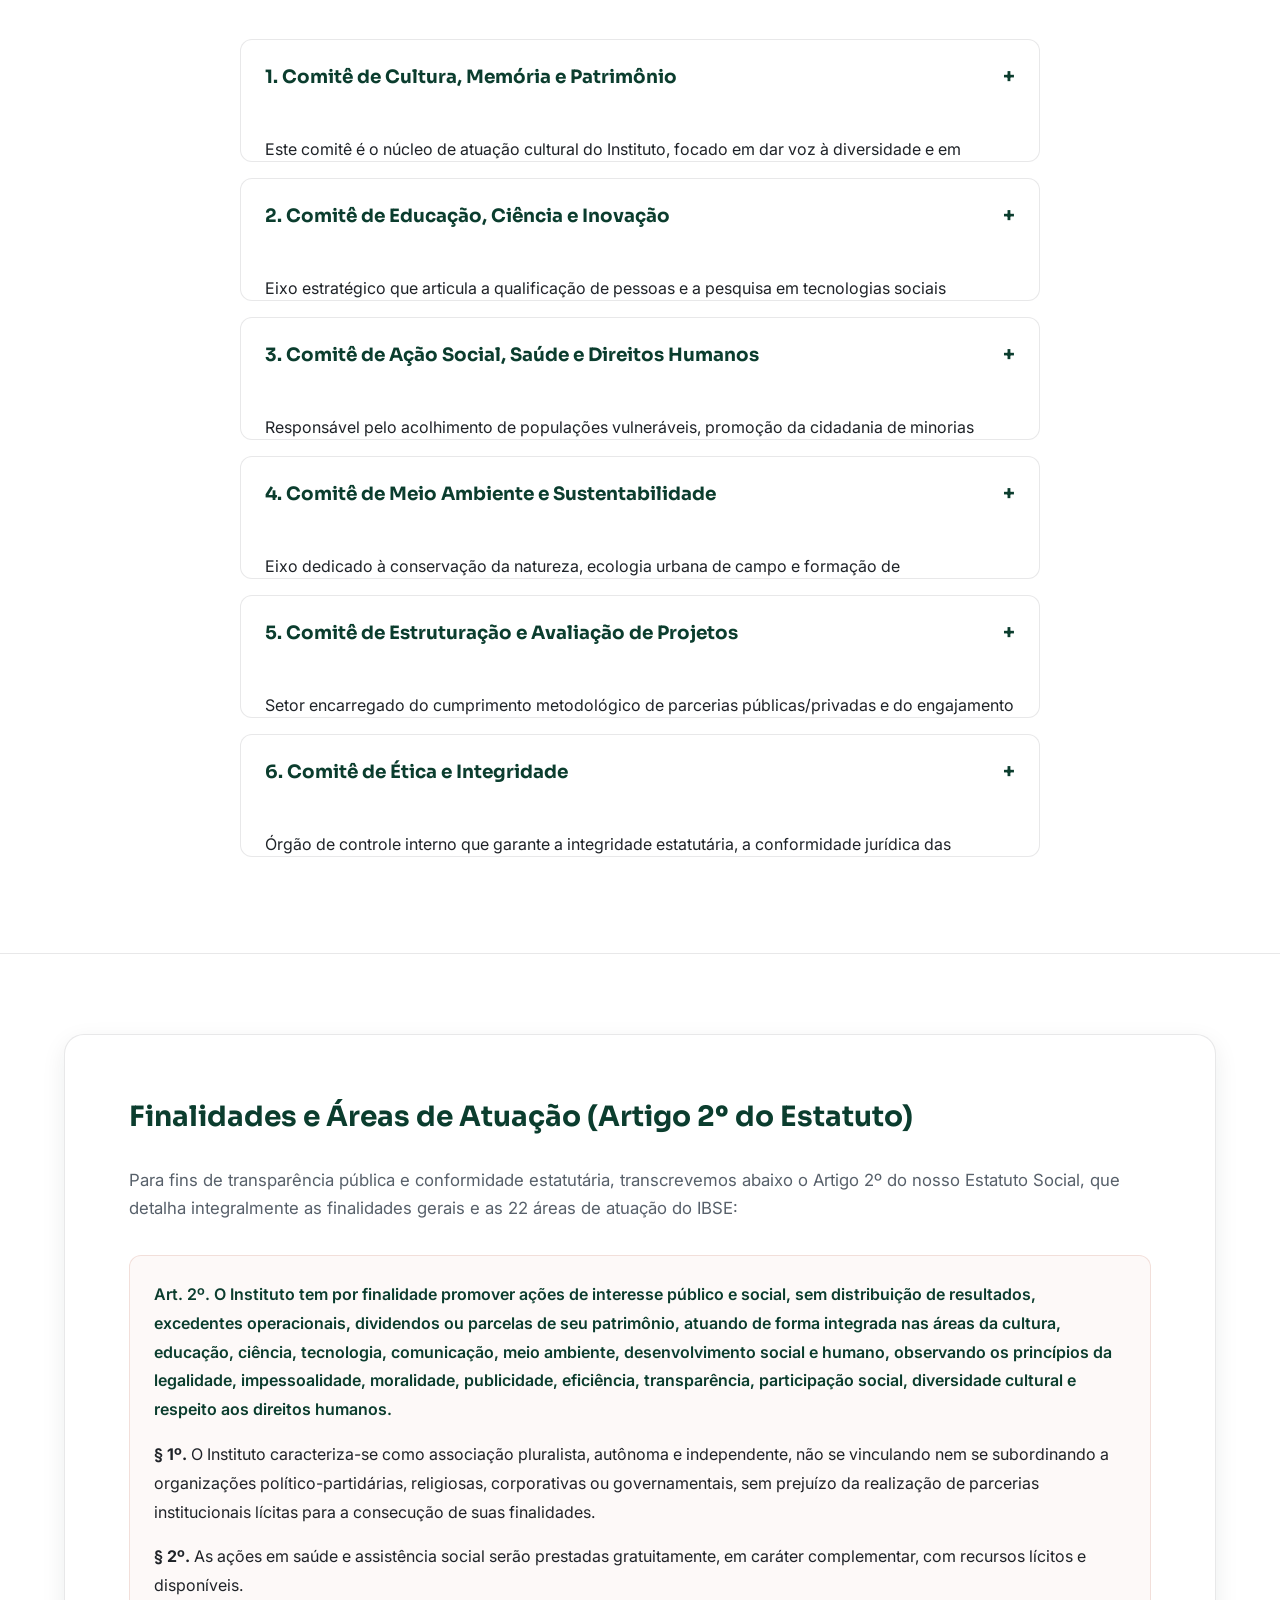
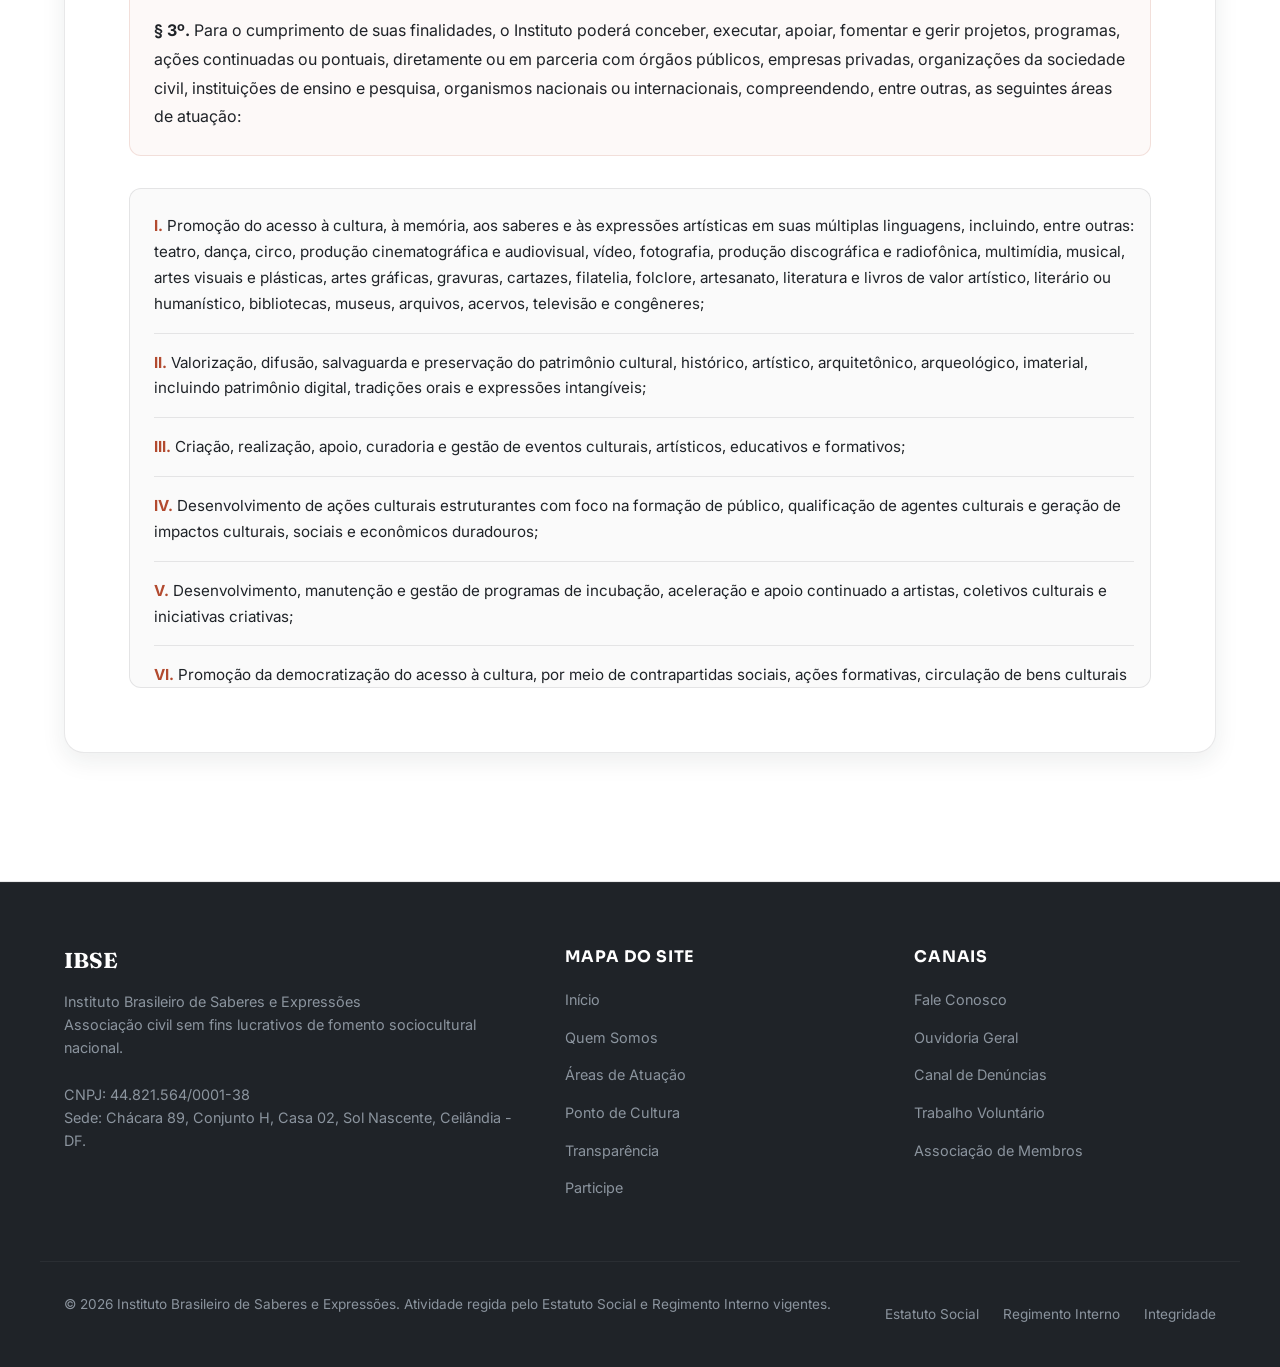
==== commit f200823f: "deploy: adicao de tags Google Analytics (GA4) em todas as paginas" ====
--- a/areas-atuacao.html
+++ b/areas-atuacao.html
@@ -1,6 +1,16 @@
 <!DOCTYPE html>
 <html lang="pt-BR">
 <head>
+    <!-- Google tag (gtag.js) -->
+    <script async src="https://www.googletagmanager.com/gtag/js?id=G-KM2JN2SDC1"></script>
+    <script>
+      window.dataLayer = window.dataLayer || [];
+      function gtag(){dataLayer.push(arguments);}
+      gtag('js', new Date());
+
+      gtag('config', 'G-KM2JN2SDC1');
+    </script>
+
     <meta charset="UTF-8">
     <meta name="viewport" content="width=device-width, initial-scale=1.0">
     <title>Áreas de Atuação | IBSE</title>
--- a/css/style.css
+++ b/css/style.css
@@ -284,6 +284,8 @@
 }
 
 .nav-btn {
+    display: inline-block;
+    white-space: nowrap;
     background-color: var(--primary);
     color: var(--text-light) !important;
     border-radius: var(--radius-md) !important;
@@ -1495,28 +1497,50 @@
 
 /* --- Accessibility Skip Button --- */
 .skip-link {
-    position: absolute;
-    top: -100px;
-    left: 10px;
+    position: fixed;
+    top: 0;
+    left: 50%;
+    transform: translate(-50%, -100%);
     width: auto;
     height: auto;
-    border-radius: var(--radius-sm);
-    padding: 0.5rem 1.2rem;
-    z-index: 1000;
+    border-radius: 0 0 var(--radius-md) var(--radius-md);
+    padding: 0.75rem 1.5rem;
+    z-index: 10000;
     text-align: center;
-    background-color: var(--primary);
-    color: var(--text-light) !important;
+    background-color: var(--color-yellow-cerrado);
+    color: var(--color-graphite) !important;
     font-family: var(--font-heading);
-    font-weight: 600;
+    font-weight: 700;
     font-size: 0.95rem;
-    box-shadow: var(--shadow-md);
-    transition: top 0.3s ease;
+    box-shadow: var(--shadow-lg);
+    opacity: 0;
+    transition: transform 0.3s cubic-bezier(0.16, 1, 0.3, 1), opacity 0.2s ease;
+    
+    /* Visually hide by default to prevent layout flash on load */
+    clip: rect(1px, 1px, 1px, 1px);
+    clip-path: inset(50%);
+    overflow: hidden;
+    white-space: nowrap;
 }
 
 .skip-link:focus {
-    top: 10px;
-    outline: 2px solid var(--color-yellow-cerrado);
-    outline-offset: 2px;
+    transform: translate(-50%, 0);
+    opacity: 1;
+    clip: auto;
+    clip-path: none;
+    overflow: visible;
+    white-space: normal;
+    outline: 3px solid var(--color-white);
+    outline-offset: -3px;
+}
+
+body.high-contrast .skip-link {
+    background-color: #FFFF00;
+    color: #000000 !important;
+}
+
+body.high-contrast .skip-link:focus {
+    outline: 3px solid #000000;
 }
 
 /* --- General Utility Classes --- */
@@ -1933,5 +1957,93 @@
     color: #FFFF00;
 }
 
-
-
+/* --- Card with image additions --- */
+.card-with-img {
+    padding: 0 !important;
+    display: flex;
+    flex-direction: column;
+}
+
+.card-img-wrapper {
+    width: 100%;
+    height: 200px;
+    overflow: hidden;
+    position: relative;
+}
+
+.card-img {
+    width: 100%;
+    height: 100%;
+    object-fit: cover;
+    transition: transform 0.5s ease;
+}
+
+.card-with-img:hover .card-img {
+    transform: scale(1.05);
+}
+
+.card-with-img .card-content {
+    padding: 2rem;
+    flex-grow: 1;
+}
+
+/* --- Humanitarian Gallery --- */
+.humanitarian-gallery {
+    display: grid;
+    grid-template-columns: repeat(3, 1fr);
+    gap: 1.5rem;
+    margin-top: 2rem;
+}
+
+@media (max-width: 768px) {
+    .humanitarian-gallery {
+        grid-template-columns: 1fr;
+    }
+}
+
+.humanitarian-gallery-card {
+    border-radius: var(--radius-md);
+    overflow: hidden;
+    height: 250px;
+    position: relative;
+    border: 1px solid var(--border-color);
+    box-shadow: var(--shadow-sm);
+    transition: var(--transition);
+}
+
+.humanitarian-gallery-card:hover {
+    transform: translateY(-3px);
+    box-shadow: var(--shadow-md);
+}
+
+.humanitarian-gallery-card img {
+    width: 100%;
+    height: 100%;
+    object-fit: cover;
+}
+
+.humanitarian-gallery-caption {
+    position: absolute;
+    bottom: 0;
+    left: 0;
+    width: 100%;
+    background: linear-gradient(transparent, rgba(0, 0, 0, 0.85));
+    padding: 1rem;
+    color: #FFFFFF;
+    font-size: 0.85rem;
+    font-weight: 500;
+}
+
+body.high-contrast .humanitarian-gallery-card {
+    border: 2px solid #FFFFFF;
+}
+
+body.high-contrast .humanitarian-gallery-caption {
+    background: rgba(7, 10, 9, 0.95);
+    border-top: 1px solid #FFFFFF;
+}
+
+
+
+
+
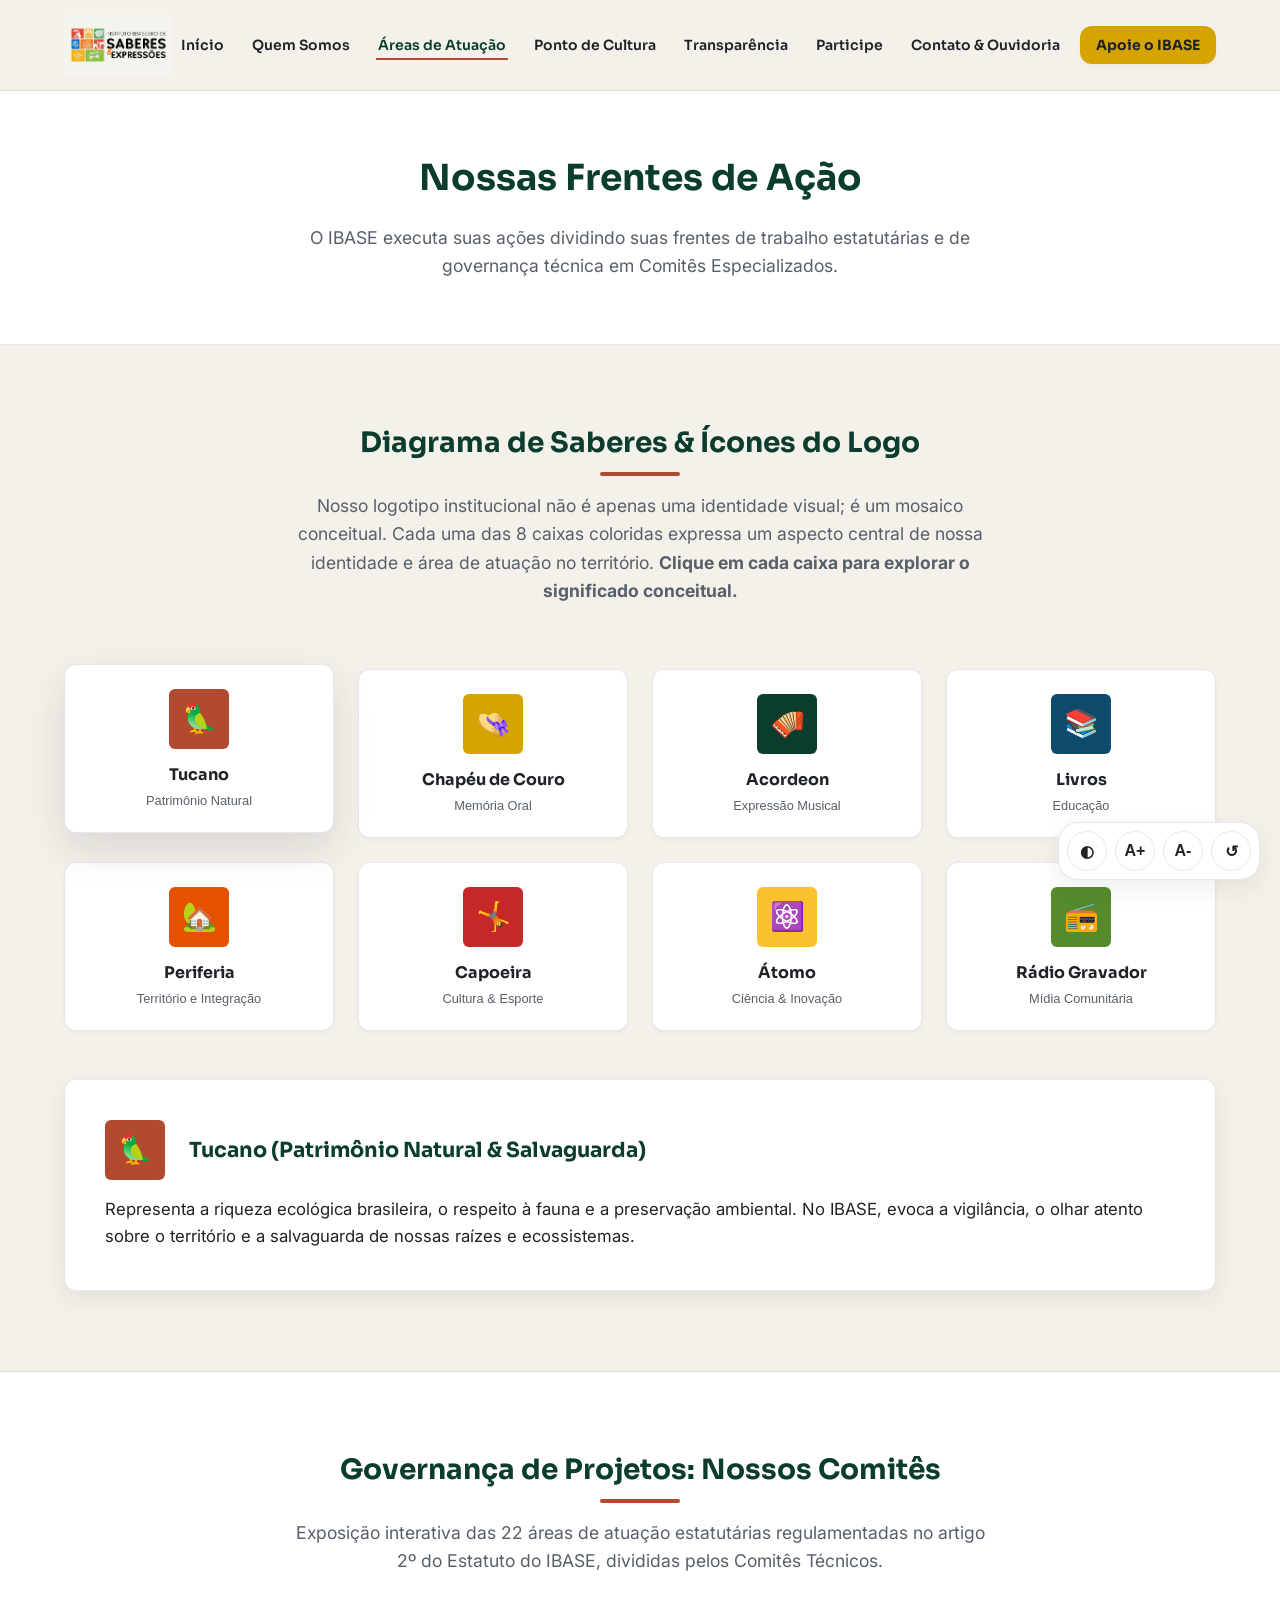
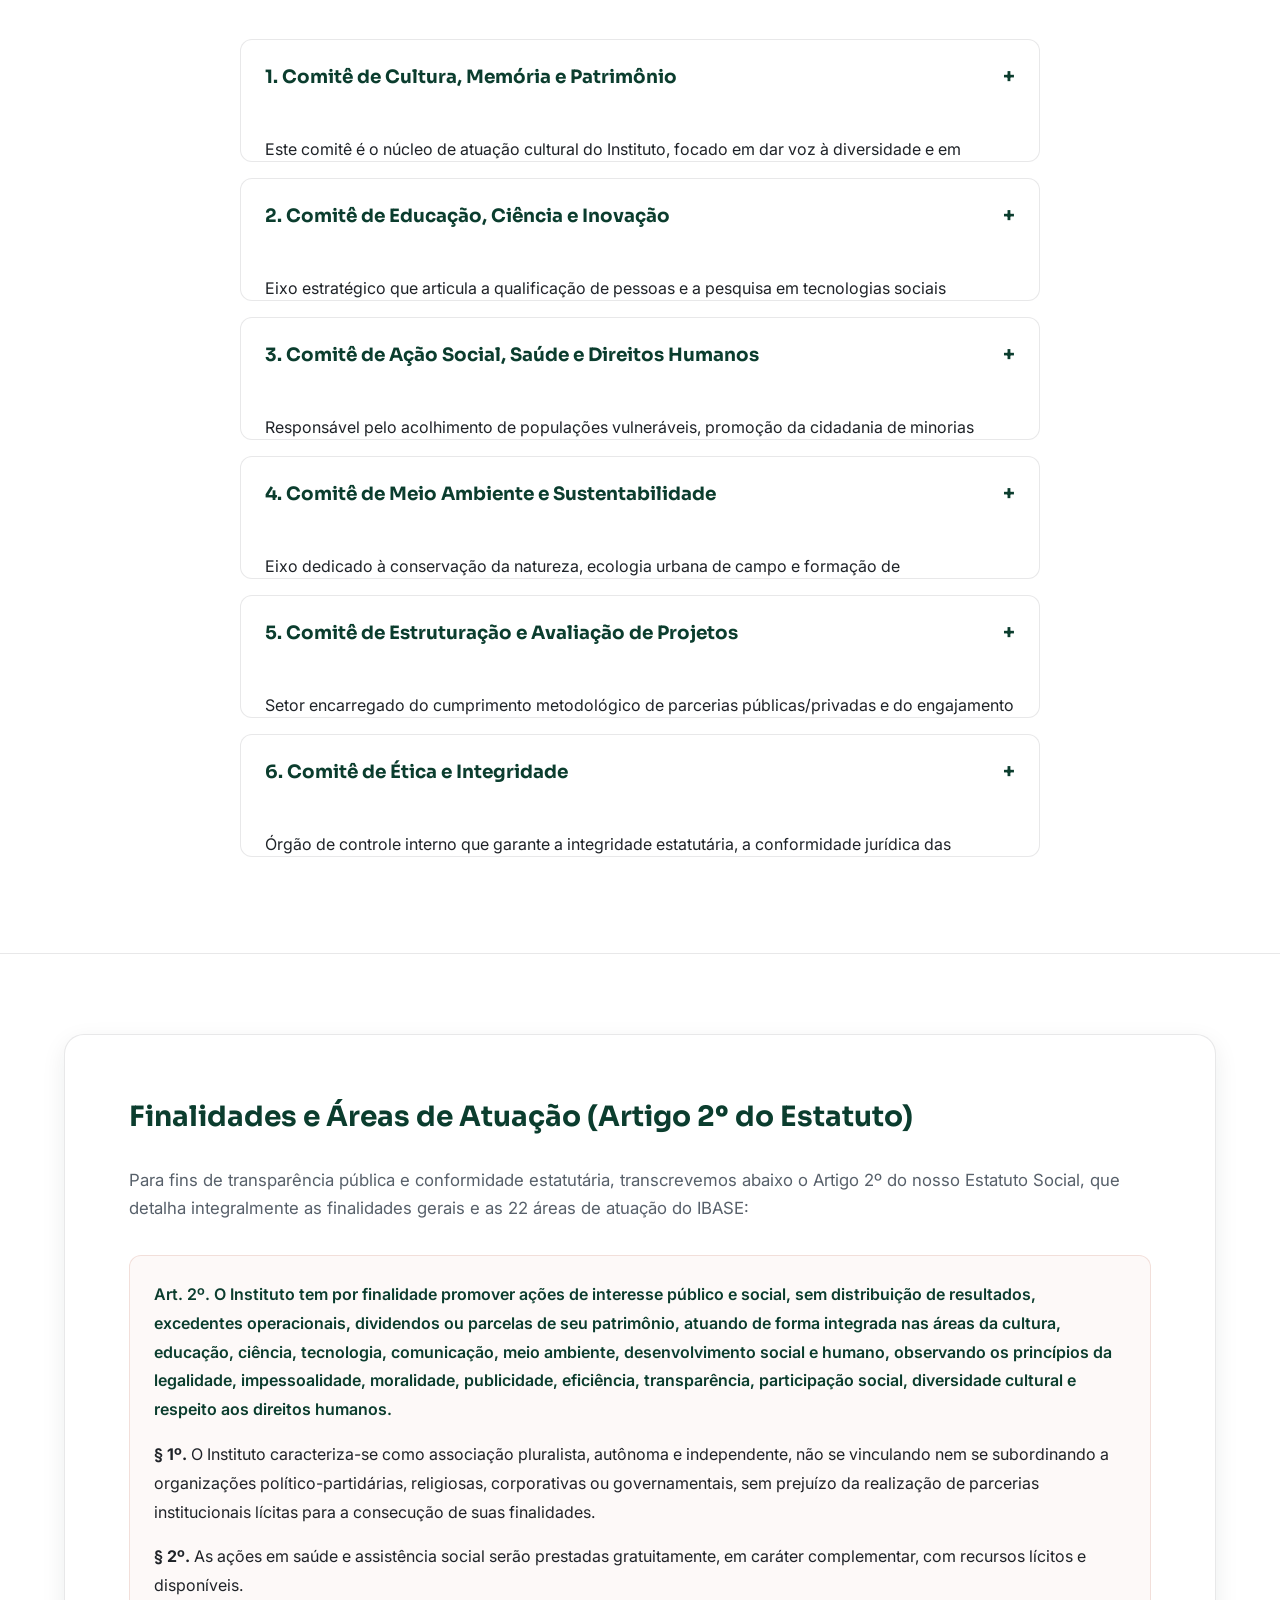
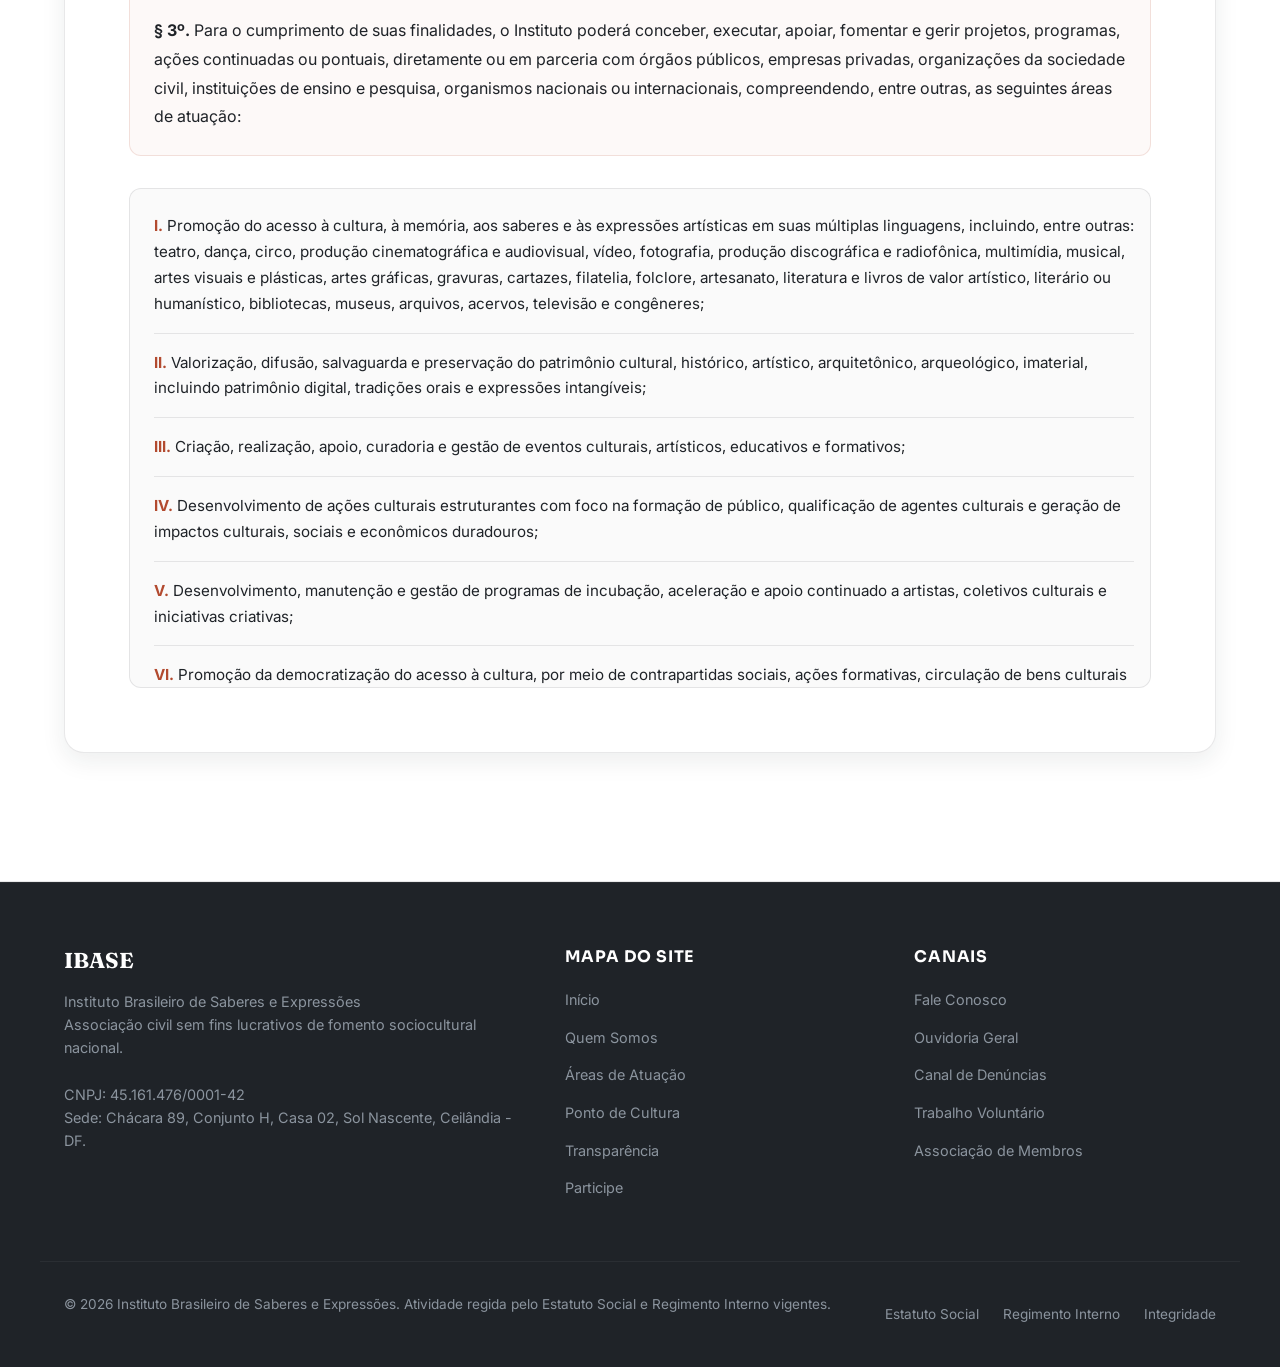
==== commit c04b49a0: "deploy: atualização do site IBASE - 2026-07-28 19:24" ====
--- a/areas-atuacao.html
+++ b/areas-atuacao.html
@@ -1,4 +1,4 @@
-<!DOCTYPE html>
+﻿<!DOCTYPE html>
 <html lang="pt-BR">
 <head>
     <!-- Google tag (gtag.js) -->
@@ -13,12 +13,21 @@
 
     <meta charset="UTF-8">
     <meta name="viewport" content="width=device-width, initial-scale=1.0">
-    <title>Áreas de Atuação | IBSE</title>
+    <title>Áreas de Atuação | IBASE</title>
     
     <!-- SEO Meta Tags -->
-    <meta name="description" content="Conheça as 22 áreas de atuação estatutárias do IBSE e nossa governança baseada nos 6 Comitês Técnicos. Interaja com o diagrama de saberes.">
-    <meta name="keywords" content="Áreas de Atuação IBSE, Comitês Técnicos, Cultura, Educação Comunitária, Assistência Social, Inovação Social, Estatuto IBSE">
+    <meta name="description" content="Conheça as 22 áreas de atuação estatutárias do IBASE e nossa governança baseada nos 6 Comitês Técnicos. Interaja com o diagrama de saberes.">
+    <meta name="keywords" content="Áreas de Atuação IBASE, Comitês Técnicos, Cultura, Educação Comunitária, Assistência Social, Inovação Social, Estatuto IBASE">
     <meta name="author" content="Instituto Brasileiro de Saberes e Expressões">
+    
+    <!-- Open Graph / Facebook -->
+    <meta property="og:type" content="website">
+    <meta property="og:url" content="https://saberexpressoes.org/areas-atuacao.html">
+    <meta property="og:title" content="Áreas de Atuação | IBASE">
+    <meta property="og:description" content="Conheça as 22 áreas de atuação estatutárias do IBASE e nossa governança baseada nos 6 Comitês Técnicos. Interaja com o diagrama de saberes.">
+    <meta property="og:image" content="https://saberexpressoes.org/img/logo_page_7.png">
+    
+    <link rel="canonical" href="https://saberexpressoes.org/areas-atuacao.html">
     
     <!-- Stylesheets -->
     <link rel="stylesheet" href="css/style.css">
@@ -32,7 +41,7 @@
     <!-- Cabeçalho Principal -->
     <header class="header-wrapper">
         <div class="container header-container">
-            <a href="index.html" class="logo-link" aria-label="IBSE - Página Inicial">
+            <a href="index.html" class="logo-link" aria-label="IBASE - Página Inicial">
                 <img src="img/logo_page_7.png" alt="Logotipo do Instituto Brasileiro de Saberes e Expressões" class="logo-img">
             </a>
             
@@ -51,7 +60,7 @@
                     <li><a href="transparencia.html" class="nav-link">Transparência</a></li>
                     <li><a href="participe.html" class="nav-link">Participe</a></li>
                     <li><a href="contato.html" class="nav-link">Contato & Ouvidoria</a></li>
-                    <li><a href="participe.html#apoie-direto" class="nav-link nav-btn nav-btn-accent">Apoie o IBSE</a></li>
+                    <li><a href="participe.html#apoie-direto" class="nav-link nav-btn nav-btn-accent">Apoie o IBASE</a></li>
                 </ul>
             </nav>
         </div>
@@ -65,7 +74,7 @@
             <div class="container">
                 <div class="section-header">
                     <h1>Nossas Frentes de Ação</h1>
-                    <p class="section-subtitle">O IBSE executa suas ações dividindo suas frentes de trabalho estatutárias e de governança técnica em Comitês Especializados.</p>
+                    <p class="section-subtitle">O IBASE executa suas ações dividindo suas frentes de trabalho estatutárias e de governança técnica em Comitês Especializados.</p>
                 </div>
             </div>
         </section>
@@ -138,7 +147,7 @@
                         <h3 class="diagram-details-title">Tucano (Patrimônio Natural & Salvaguarda)</h3>
                     </div>
                     <p class="diagram-details-text">
-                        Representa a riqueza ecológica brasileira, o respeito à fauna e a preservação ambiental. No IBSE, evoca a vigilância, o olhar atento sobre o território e a salvaguarda de nossas raízes e ecossistemas.
+                        Representa a riqueza ecológica brasileira, o respeito à fauna e a preservação ambiental. No IBASE, evoca a vigilância, o olhar atento sobre o território e a salvaguarda de nossas raízes e ecossistemas.
                     </p>
                 </div>
             </div>
@@ -149,7 +158,7 @@
             <div class="container">
                 <div class="section-header">
                     <h2>Governança de Projetos: Nossos Comitês</h2>
-                    <p class="section-subtitle">Exposição interativa das 22 áreas de atuação estatutárias regulamentadas no artigo 2º do Estatuto do IBSE, divididas pelos Comitês Técnicos.</p>
+                    <p class="section-subtitle">Exposição interativa das 22 áreas de atuação estatutárias regulamentadas no artigo 2º do Estatuto do IBASE, divididas pelos Comitês Técnicos.</p>
                 </div>
                 
                 <div class="accordion">
@@ -258,7 +267,7 @@
                                 <ul>
                                     <li><strong>Controle Interno e Ouvidoria (Art. 33 e 37 do Estatuto):</strong> Gestão e apuração de manifestações do Canal de Denúncias, garantindo a confidencialidade e proteção aos informantes de boa-fé.</li>
                                     <li><strong>Blindagem Partidária (Art. 35 do Estatuto):</strong> Certificação de que o Instituto e seus recursos permaneçam 100% livres de influências político-partidárias ou interesses eleitoreiros.</li>
-                                    <li><strong>Prevenção de Conflitos de Interesse:</strong> Análise de conformidade em compras e contratações, fiscalizando que parentes de dirigentes ou conselheiros não tenham transações comerciais ou financeiras com o IBSE.</li>
+                                    <li><strong>Prevenção de Conflitos de Interesse:</strong> Análise de conformidade em compras e contratações, fiscalizando que parentes de dirigentes ou conselheiros não tenham transações comerciais ou financeiras com o IBASE.</li>
                                 </ul>
                             </div>
                         </div>
@@ -273,7 +282,7 @@
                 <div class="legal-box">
                     <h2 id="texto-estatutario">Finalidades e Áreas de Atuação (Artigo 2º do Estatuto)</h2>
                     <p class="legal-box-intro">
-                        Para fins de transparência pública e conformidade estatutária, transcrevemos abaixo o Artigo 2º do nosso Estatuto Social, que detalha integralmente as finalidades gerais e as 22 áreas de atuação do IBSE:
+                        Para fins de transparência pública e conformidade estatutária, transcrevemos abaixo o Artigo 2º do nosso Estatuto Social, que detalha integralmente as finalidades gerais e as 22 áreas de atuação do IBASE:
                     </p>
                     
                     <div class="legal-box-content">
@@ -371,13 +380,13 @@
     <footer class="footer-wrapper">
         <div class="container footer-grid">
             <div class="footer-brand">
-                <h3>IBSE</h3>
+                <h3>IBASE</h3>
                 <p class="footer-text-spacing">
                     Instituto Brasileiro de Saberes e Expressões<br>
                     Associação civil sem fins lucrativos de fomento sociocultural nacional.
                 </p>
                 <p class="footer-meta-text">
-                    CNPJ: 44.821.564/0001-38<br>
+                    CNPJ: 45.161.476/0001-42<br>
                     Sede: Chácara 89, Conjunto H, Casa 02, Sol Nascente, Ceilândia - DF.
                 </p>
             </div>
--- a/css/style.css
+++ b/css/style.css
@@ -1,5 +1,5 @@
-/* 
-   IBSE - Instituto Brasileiro de Saberes e Expressões
+﻿/* 
+   IBASE - Instituto Brasileiro de Saberes e Expressões
    Core Stylesheet - Versão v1.0 (Design 2030)
    Desenvolvido com foco em Desempenho, Acessibilidade (WCAG AA) e Usabilidade.
 */
